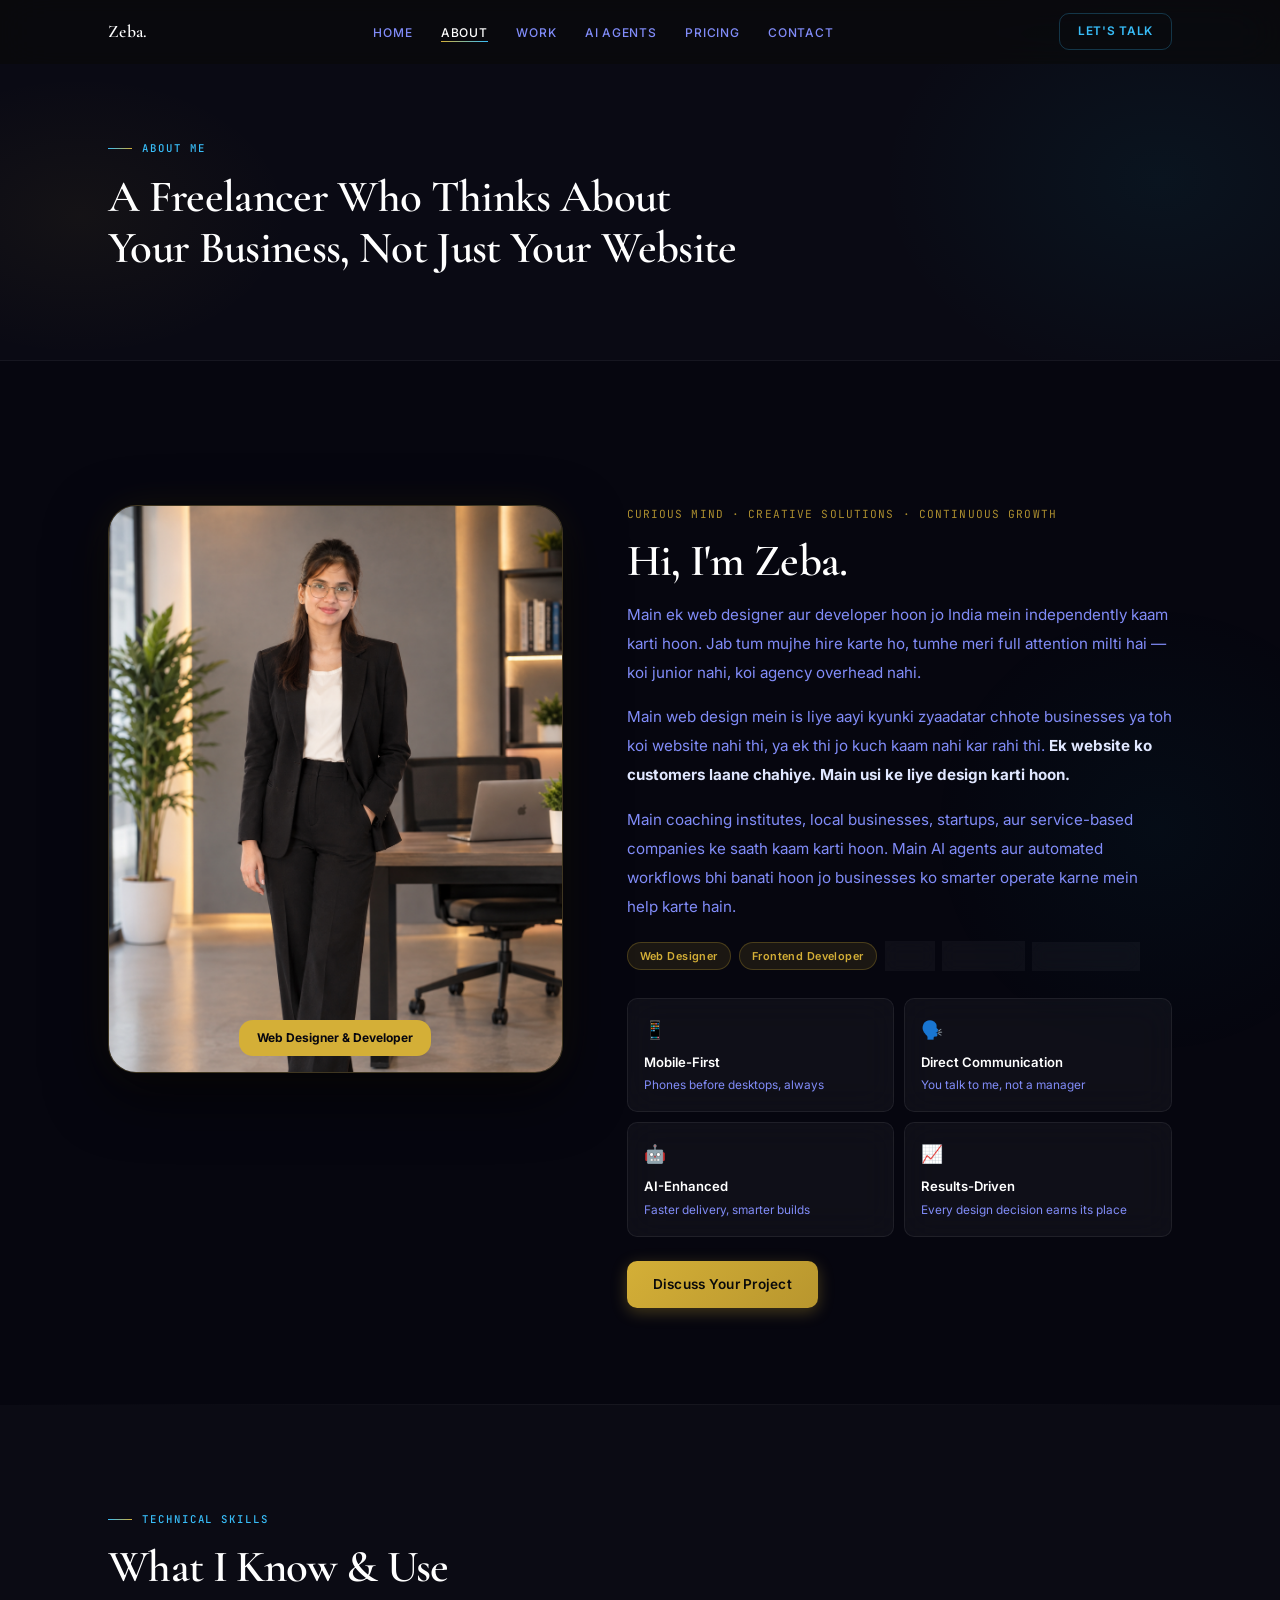
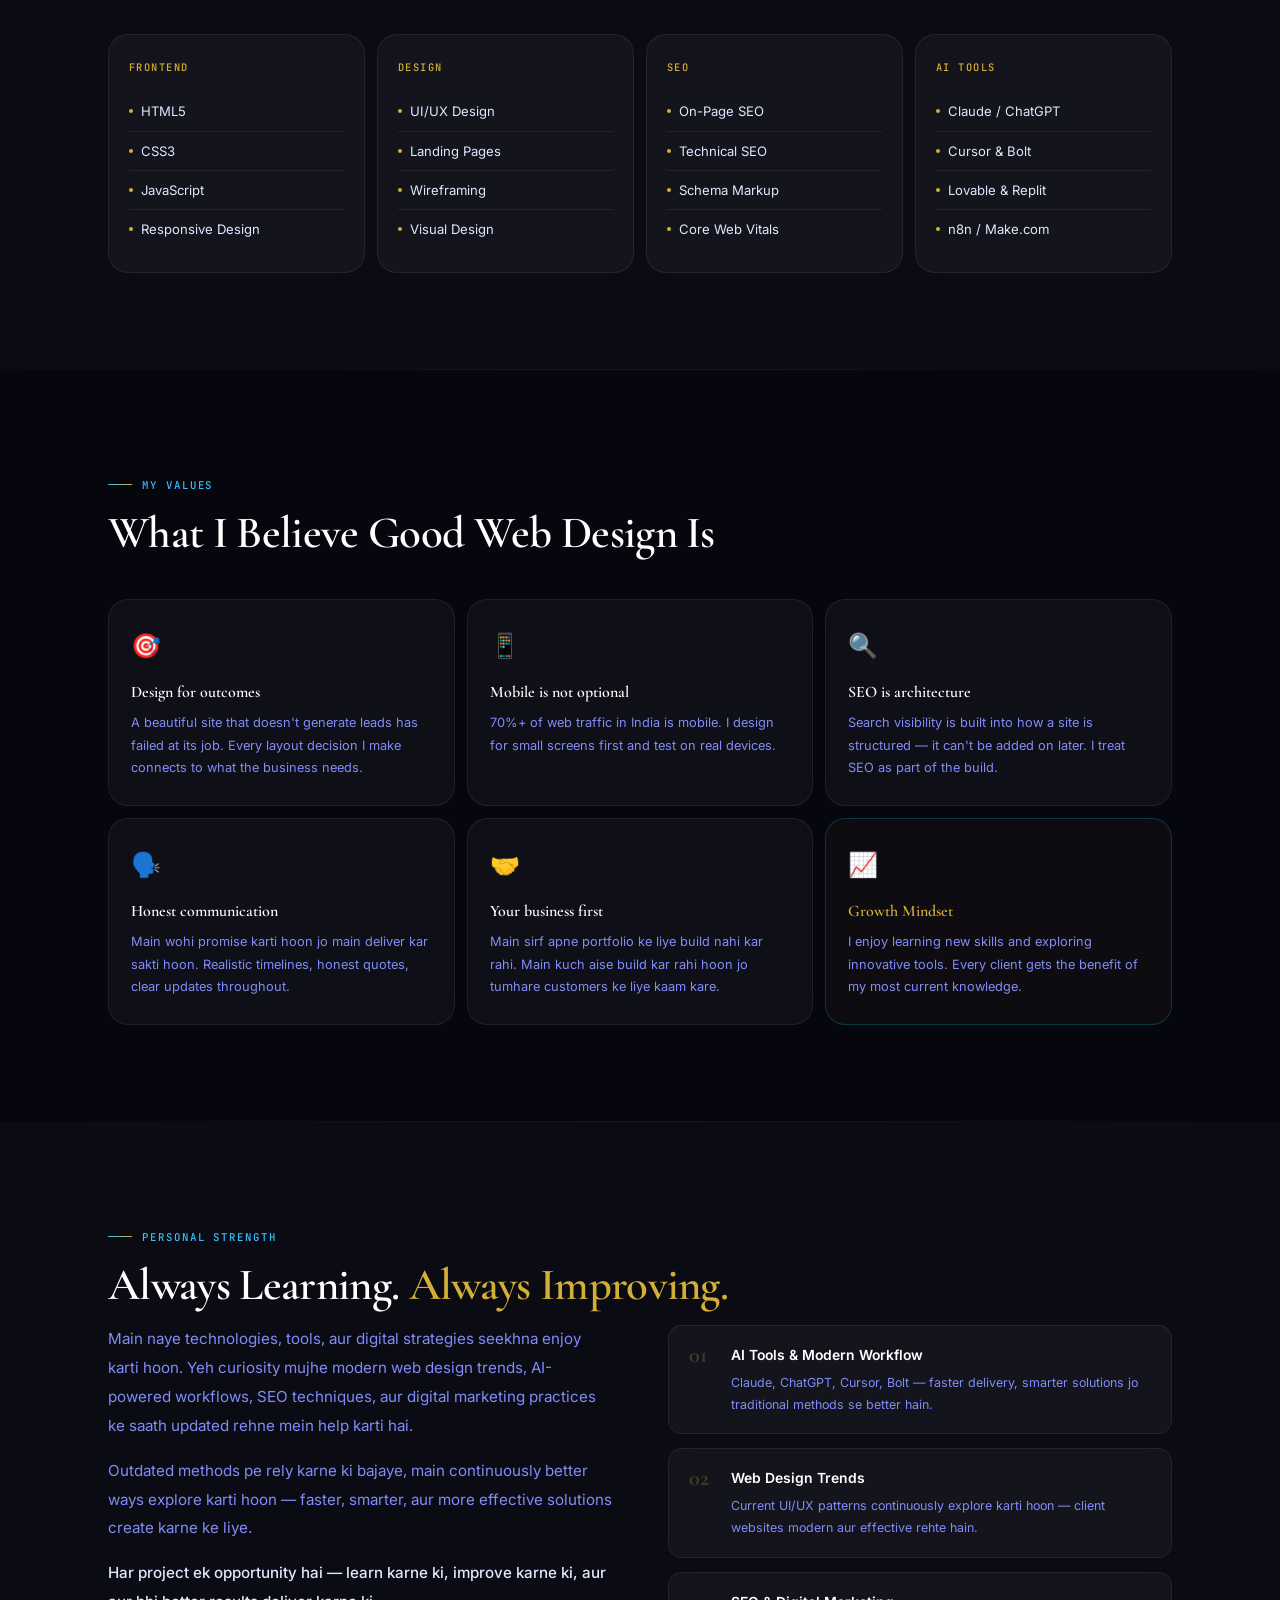
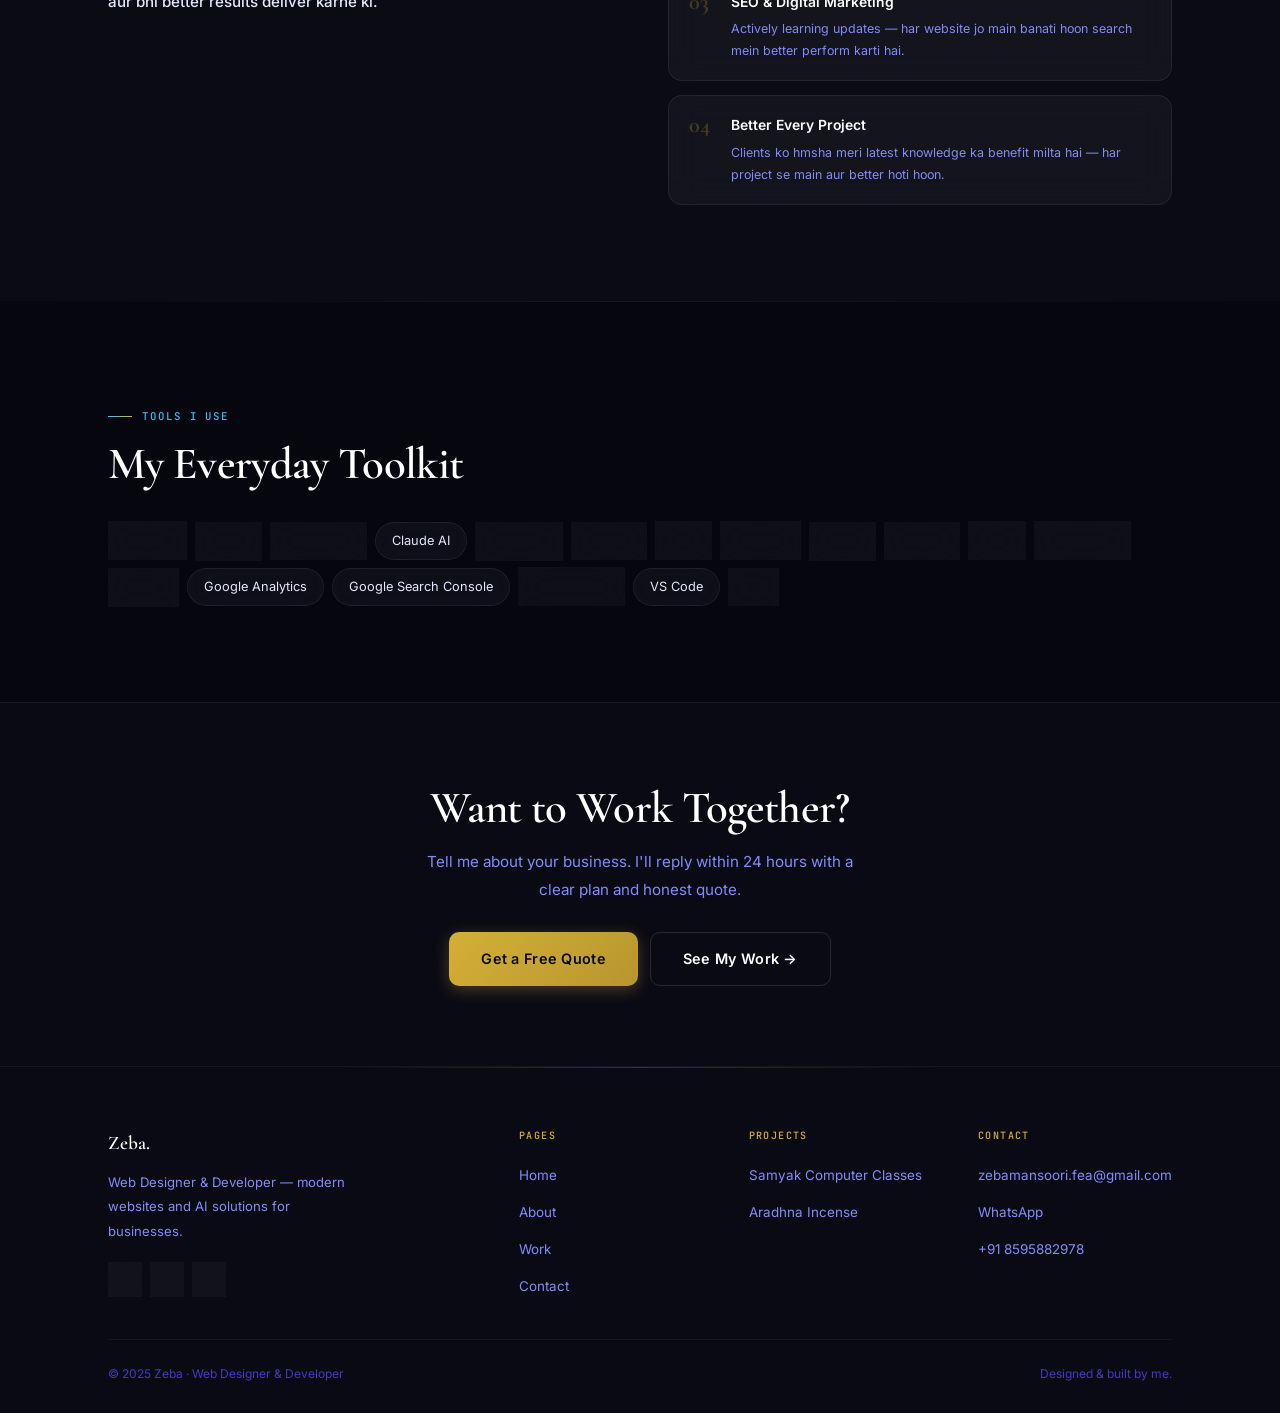
==== about.html @ cdc4dcb7 "Add files via upload" ====
<!DOCTYPE html>
<html lang="en">
<head>
<meta charset="UTF-8"><meta name="viewport" content="width=device-width,initial-scale=1.0">
<title>About Zeba — Web Designer & Developer</title>
<meta name="description" content="Zeba ke baare mein — Web Designer & Developer who thinks about your business, not just your website. My story, skills, and values.">
<link rel="canonical" href="https://zebamansoori.com/about.html">
<meta property="og:title" content="About Zeba — Web Designer & Developer">
<meta property="og:url" content="https://zebamansoori.com/about.html">
<link rel="icon" type="image/svg+xml" href="data:image/svg+xml,<svg xmlns='http://www.w3.org/2000/svg' viewBox='0 0 32 32'><rect width='32' height='32' rx='8' fill='%23090E1A'/><text x='16' y='23' font-family='serif' font-size='18' font-weight='700' fill='%23D4AF37' text-anchor='middle'>Z</text></svg>">
<link rel="preconnect" href="https://fonts.googleapis.com"><link rel="preconnect" href="https://fonts.gstatic.com" crossorigin>
<link href="https://fonts.googleapis.com/css2?family=Cormorant+Garamond:ital,wght@0,400;0,600;0,700;1,400;1,600&family=Inter:wght@300;400;500;600;700&family=JetBrains+Mono:wght@400;500&display=swap" rel="stylesheet">
<link rel="stylesheet" href="style.css">
<style>
.about-grid{display:grid;grid-template-columns:1fr 1.2fr;gap:64px;align-items:start;margin-top:48px}
.about-photo{border-radius:var(--r-xl);overflow:hidden;border:1px solid var(--gold-border);box-shadow:var(--sh-lg),0 0 40px rgba(212,175,55,.08);aspect-ratio:4/5;background:var(--navy3);display:flex;align-items:center;justify-content:center;position:relative}
.about-photo img{width:100%;height:100%;object-fit:cover;object-position:top center}
.about-photo-tag{position:absolute;bottom:16px;left:50%;transform:translateX(-50%);background:var(--gold);color:var(--navy);padding:8px 18px;border-radius:var(--r);font-size:.75rem;font-weight:700;white-space:nowrap}
.about-text p{font-size:.95rem;color:var(--t3);line-height:1.9;margin-bottom:16px}
.about-text p strong{color:var(--t2)}
.creds{display:flex;flex-wrap:wrap;gap:8px;margin:20px 0 28px}
.facts{display:grid;grid-template-columns:1fr 1fr;gap:10px;margin:24px 0}
.fact{padding:16px;background:rgba(255,255,255,0.04);backdrop-filter:blur(16px);border:1px solid rgba(255,255,255,0.07);border-radius:var(--r-sm);transition:all var(--tr)}
.fact:hover{border-color:rgba(6,182,212,0.25)}
.fact-icon{font-size:1.1rem;margin-bottom:6px}
.fact-label{font-size:.82rem;font-weight:600;color:var(--white)}
.fact-desc{font-size:.74rem;color:var(--t3);margin-top:2px}
.skills-grid{display:grid;grid-template-columns:repeat(4,1fr);gap:12px;margin-top:40px}
.skill-cat{background:rgba(255,255,255,0.04);backdrop-filter:blur(16px);border:1px solid rgba(255,255,255,0.07);border-radius:var(--r-lg);padding:24px 20px;transition:all var(--tr)}
.skill-cat:hover{border-color:rgba(6,182,212,0.25)}
.sc-label{font-family:var(--fm);font-size:.65rem;font-weight:500;letter-spacing:.14em;text-transform:uppercase;color:var(--gold);margin-bottom:16px}
.sc-item{display:flex;align-items:center;gap:8px;font-size:.82rem;color:var(--t2);padding:8px 0;border-bottom:1px solid var(--border)}
.sc-item:last-child{border-bottom:none}
.sc-dot{width:4px;height:4px;border-radius:50%;background:var(--gold);flex-shrink:0}
.val-grid{display:grid;grid-template-columns:repeat(3,1fr);gap:12px;margin-top:40px}
.val-item{padding:26px 22px;background:rgba(255,255,255,0.04);backdrop-filter:blur(16px);border:1px solid rgba(255,255,255,0.07);border-radius:var(--r-lg);transition:all var(--tr)}
.val-item:hover{border-color:rgba(6,182,212,0.25);transform:translateY(-2px)}
.val-icon{font-size:1.5rem;margin-bottom:12px}
.val-t{font-family:var(--fh);font-size:1rem;font-weight:600;color:var(--white);margin-bottom:6px}
.val-d{font-size:.8rem;color:var(--t3);line-height:1.75}
.str-grid{display:grid;grid-template-columns:1fr 1fr;gap:56px;align-items:start}
.str-points{display:flex;flex-direction:column;gap:14px}
.str-item{display:flex;align-items:flex-start;gap:14px;padding:18px 20px;background:rgba(255,255,255,0.04);backdrop-filter:blur(16px);border:1px solid rgba(255,255,255,0.07);border-radius:var(--r);transition:all var(--tr)}
.str-item:hover{border-color:rgba(6,182,212,0.25)}
.str-num{font-family:var(--fh);font-size:1.4rem;font-weight:700;color:var(--gold-border);line-height:1;flex-shrink:0;min-width:28px}
.str-t{font-size:.87rem;font-weight:600;color:var(--white);margin-bottom:4px}
.str-d{font-size:.78rem;color:var(--t3);line-height:1.75}
.tools-wrap{display:flex;flex-wrap:wrap;gap:8px;margin-top:32px}
.tool-pill{padding:7px 16px;background:rgba(255,255,255,0.04);backdrop-filter:blur(16px);border:1px solid rgba(255,255,255,0.07);border-radius:40px;font-size:.8rem;color:var(--t2);transition:all var(--tr)}
.tool-pill:hover{border-color:rgba(6,182,212,0.25);color:var(--gold)}
@media(max-width:860px){.about-grid{grid-template-columns:1fr}.about-photo{order:-1;max-width:280px;margin:0 auto;aspect-ratio:1}.skills-grid{grid-template-columns:repeat(2,1fr)}.val-grid{grid-template-columns:1fr}.str-grid{grid-template-columns:1fr}}
@media(max-width:560px){.skills-grid{grid-template-columns:1fr}.facts{grid-template-columns:1fr}}
</style>
</head>
<body>
<nav id="nav"><div class="wrap nav-inner">
  <a href="index.html" class="nav-logo">Zeba.</a>
  <ul class="nav-links">
    <li><a href="index.html">Home</a></li><li><a href="about.html">About</a></li>
    <li><a href="project.html">Work</a></li><li><a href="index.html#agents">AI Agents</a></li>
    <li><a href="index.html#pricing">Pricing</a></li><li><a href="contact.html">Contact</a></li>
  </ul>
  <div class="nav-right"><a href="contact.html" class="nav-cta">Let's Talk</a><div class="ham" id="ham"><span></span><span></span><span></span></div></div>
</div></nav>
<div class="mob-nav" id="mob"><button class="mob-close" id="mclose">✕</button>
  <a href="index.html">Home</a><a href="about.html">About</a><a href="project.html">Work</a><a href="index.html#agents">AI Agents</a><a href="index.html#pricing">Pricing</a><a href="contact.html">Contact</a>
</div>

<div class="page-top"><div class="wrap">
  <div class="eyebrow rev">About Me</div>
  <h1 class="h2 rev" style="font-size:clamp(1.8rem,3.5vw,2.8rem)">A Freelancer Who Thinks About<br>Your Business, Not Just Your Website</h1>
</div></div>

<section class="section"><div class="wrap">
  <div class="about-grid">
    <div class="rev">
      <div class="about-photo">
        <img src="zeba-photo.jpg" alt="Zeba" onerror="this.style.display='none'">
        <div class="about-photo-tag">Web Designer &amp; Developer</div>
      </div>
    </div>
    <div class="rev d2">
      <div style="font-family:var(--fm);font-size:.7rem;letter-spacing:.1em;text-transform:uppercase;color:var(--gold);margin-bottom:12px;opacity:.8">Curious Mind · Creative Solutions · Continuous Growth</div>
      <h2 class="h2">Hi, I'm Zeba.</h2>
      <div class="about-text">
        <p>Main ek web designer aur developer hoon jo India mein independently kaam karti hoon. Jab tum mujhe hire karte ho, tumhe meri full attention milti hai — koi junior nahi, koi agency overhead nahi.</p>
        <p>Main web design mein is liye aayi kyunki zyaadatar chhote businesses ya toh koi website nahi thi, ya ek thi jo kuch kaam nahi kar rahi thi. <strong>Ek website ko customers laane chahiye. Main usi ke liye design karti hoon.</strong></p>
        <p>Main coaching institutes, local businesses, startups, aur service-based companies ke saath kaam karti hoon. Main AI agents aur automated workflows bhi banati hoon jo businesses ko smarter operate karne mein help karte hain.</p>
      </div>
      <div class="creds">
        <span class="tag tag-gold">Web Designer</span><span class="tag tag-gold">Frontend Developer</span>
        <span class="tag tag-glass">SEO</span><span class="tag tag-glass">AI Agents</span><span class="tag tag-glass">Based in Delhi</span>
      </div>
      <div class="facts">
        <div class="fact"><div class="fact-icon">📱</div><div class="fact-label">Mobile-First</div><div class="fact-desc">Phones before desktops, always</div></div>
        <div class="fact"><div class="fact-icon">🗣️</div><div class="fact-label">Direct Communication</div><div class="fact-desc">You talk to me, not a manager</div></div>
        <div class="fact"><div class="fact-icon">🤖</div><div class="fact-label">AI-Enhanced</div><div class="fact-desc">Faster delivery, smarter builds</div></div>
        <div class="fact"><div class="fact-icon">📈</div><div class="fact-label">Results-Driven</div><div class="fact-desc">Every design decision earns its place</div></div>
      </div>
      <a href="contact.html" class="btn btn-gold">Discuss Your Project</a>
    </div>
  </div>
</div></section>

<div class="sdiv"></div>

<section class="section" style="background:rgba(255,255,255,0.02)"><div class="wrap">
  <div class="eyebrow rev">Technical Skills</div>
  <h2 class="h2 rev">What I Know &amp; Use</h2>
  <div class="skills-grid">
    <div class="skill-cat rev"><div class="sc-label">Frontend</div>
      <div class="sc-item"><span class="sc-dot"></span>HTML5</div>
      <div class="sc-item"><span class="sc-dot"></span>CSS3</div>
      <div class="sc-item"><span class="sc-dot"></span>JavaScript</div>
      <div class="sc-item"><span class="sc-dot"></span>Responsive Design</div>
    </div>
    <div class="skill-cat rev d1"><div class="sc-label">Design</div>
      <div class="sc-item"><span class="sc-dot"></span>UI/UX Design</div>
      <div class="sc-item"><span class="sc-dot"></span>Landing Pages</div>
      <div class="sc-item"><span class="sc-dot"></span>Wireframing</div>
      <div class="sc-item"><span class="sc-dot"></span>Visual Design</div>
    </div>
    <div class="skill-cat rev d2"><div class="sc-label">SEO</div>
      <div class="sc-item"><span class="sc-dot"></span>On-Page SEO</div>
      <div class="sc-item"><span class="sc-dot"></span>Technical SEO</div>
      <div class="sc-item"><span class="sc-dot"></span>Schema Markup</div>
      <div class="sc-item"><span class="sc-dot"></span>Core Web Vitals</div>
    </div>
    <div class="skill-cat rev d3"><div class="sc-label">AI Tools</div>
      <div class="sc-item"><span class="sc-dot"></span>Claude / ChatGPT</div>
      <div class="sc-item"><span class="sc-dot"></span>Cursor &amp; Bolt</div>
      <div class="sc-item"><span class="sc-dot"></span>Lovable &amp; Replit</div>
      <div class="sc-item"><span class="sc-dot"></span>n8n / Make.com</div>
    </div>
  </div>
</div></section>

<div class="sdiv"></div>

<section class="section"><div class="wrap">
  <div class="eyebrow rev">My Values</div>
  <h2 class="h2 rev">What I Believe Good Web Design Is</h2>
  <div class="val-grid">
    <div class="val-item rev"><div class="val-icon">🎯</div><div class="val-t">Design for outcomes</div><div class="val-d">A beautiful site that doesn't generate leads has failed at its job. Every layout decision I make connects to what the business needs.</div></div>
    <div class="val-item rev d1"><div class="val-icon">📱</div><div class="val-t">Mobile is not optional</div><div class="val-d">70%+ of web traffic in India is mobile. I design for small screens first and test on real devices.</div></div>
    <div class="val-item rev d2"><div class="val-icon">🔍</div><div class="val-t">SEO is architecture</div><div class="val-d">Search visibility is built into how a site is structured — it can't be added on later. I treat SEO as part of the build.</div></div>
    <div class="val-item rev"><div class="val-icon">🗣️</div><div class="val-t">Honest communication</div><div class="val-d">Main wohi promise karti hoon jo main deliver kar sakti hoon. Realistic timelines, honest quotes, clear updates throughout.</div></div>
    <div class="val-item rev d1"><div class="val-icon">🤝</div><div class="val-t">Your business first</div><div class="val-d">Main sirf apne portfolio ke liye build nahi kar rahi. Main kuch aise build kar rahi hoon jo tumhare customers ke liye kaam kare.</div></div>
    <div class="val-item rev d2" style="border-color:rgba(6,182,212,0.25);background:rgba(212,175,55,.04)"><div class="val-icon">📈</div><div class="val-t" style="color:var(--gold)">Growth Mindset</div><div class="val-d">I enjoy learning new skills and exploring innovative tools. Every client gets the benefit of my most current knowledge.</div></div>
  </div>
</div></section>

<div class="sdiv"></div>

<section class="section" style="background:rgba(255,255,255,0.02)"><div class="wrap">
  <div class="eyebrow rev">Personal Strength</div>
  <h2 class="h2 rev">Always Learning. <span class="gold">Always Improving.</span></h2>
  <div class="str-grid">
    <div class="rev">
      <p style="font-size:.95rem;color:var(--t3);line-height:1.9;margin-bottom:16px">Main naye technologies, tools, aur digital strategies seekhna enjoy karti hoon. Yeh curiosity mujhe modern web design trends, AI-powered workflows, SEO techniques, aur digital marketing practices ke saath updated rehne mein help karti hai.</p>
      <p style="font-size:.95rem;color:var(--t3);line-height:1.9;margin-bottom:16px">Outdated methods pe rely karne ki bajaye, main continuously better ways explore karti hoon — faster, smarter, aur more effective solutions create karne ke liye.</p>
      <p style="font-size:.95rem;color:var(--t2);line-height:1.9;font-weight:500">Har project ek opportunity hai — learn karne ki, improve karne ki, aur aur bhi better results deliver karne ki.</p>
    </div>
    <div class="str-points rev d2">
      <div class="str-item"><div class="str-num">01</div><div><div class="str-t">AI Tools &amp; Modern Workflow</div><div class="str-d">Claude, ChatGPT, Cursor, Bolt — faster delivery, smarter solutions jo traditional methods se better hain.</div></div></div>
      <div class="str-item"><div class="str-num">02</div><div><div class="str-t">Web Design Trends</div><div class="str-d">Current UI/UX patterns continuously explore karti hoon — client websites modern aur effective rehte hain.</div></div></div>
      <div class="str-item"><div class="str-num">03</div><div><div class="str-t">SEO &amp; Digital Marketing</div><div class="str-d">Actively learning updates — har website jo main banati hoon search mein better perform karti hai.</div></div></div>
      <div class="str-item"><div class="str-num">04</div><div><div class="str-t">Better Every Project</div><div class="str-d">Clients ko hmsha meri latest knowledge ka benefit milta hai — har project se main aur better hoti hoon.</div></div></div>
    </div>
  </div>
</div></section>

<div class="sdiv"></div>

<section class="section"><div class="wrap">
  <div class="eyebrow rev">Tools I Use</div>
  <h2 class="h2 rev">My Everyday Toolkit</h2>
  <div class="tools-wrap rev d1">
    <span class="tool-pill">HTML5</span><span class="tool-pill">CSS3</span><span class="tool-pill">JavaScript</span>
    <span class="tool-pill">Claude AI</span><span class="tool-pill">ChatGPT</span><span class="tool-pill">Cursor</span>
    <span class="tool-pill">Bolt</span><span class="tool-pill">Lovable</span><span class="tool-pill">Replit</span>
    <span class="tool-pill">Gemini</span><span class="tool-pill">n8n</span><span class="tool-pill">Make.com</span>
    <span class="tool-pill">Figma</span><span class="tool-pill">Google Analytics</span><span class="tool-pill">Google Search Console</span>
    <span class="tool-pill">Schema.org</span><span class="tool-pill">VS Code</span><span class="tool-pill">Git</span>
  </div>
</div></section>

<div style="background:var(--navy2);padding:80px 0;text-align:center;border-top:1px solid var(--border)"><div class="wrap">
  <h2 class="h2 rev">Want to Work Together?</h2>
  <p style="color:var(--t3);max-width:460px;margin:0 auto 28px;font-size:.95rem;line-height:1.85" class="rev">Tell me about your business. I'll reply within 24 hours with a clear plan and honest quote.</p>
  <div class="rev" style="display:flex;justify-content:center;gap:12px;flex-wrap:wrap">
    <a href="contact.html" class="btn btn-gold btn-lg">Get a Free Quote</a>
    <a href="project.html" class="btn btn-out btn-lg">See My Work →</a>
  </div>
</div></div>

<footer><div class="wrap">
  <div class="ft-top">
    <div><div class="ft-logo">Zeba.</div><div class="ft-desc">Web Designer &amp; Developer — modern websites and AI solutions for businesses.</div>
      <div class="ft-social"><a href="https://linkedin.com/in/zebamansoori" target="_blank" rel="noopener noreferrer" class="ft-s-btn">in</a><a href="https://instagram.com/zebamansoori" target="_blank" rel="noopener noreferrer" class="ft-s-btn">ig</a><a href="https://github.com/zebamansoori" target="_blank" rel="noopener noreferrer" class="ft-s-btn">gh</a></div>
    </div>
    <div class="ft-col"><div class="ft-col-title">Pages</div><ul><li><a href="index.html">Home</a></li><li><a href="about.html">About</a></li><li><a href="project.html">Work</a></li><li><a href="contact.html">Contact</a></li></ul></div>
    <div class="ft-col"><div class="ft-col-title">Projects</div><ul><li><a href="samyak.html">Samyak Computer Classes</a></li><li><a href="aradhna.html">Aradhna Incense</a></li></ul></div>
    <div class="ft-col"><div class="ft-col-title">Contact</div><ul><li><a href="mailto:zebamansoori.fea@gmail.com">zebamansoori.fea@gmail.com</a></li><li><a href="https://wa.me/918595882978">WhatsApp</a></li><li><a href="tel:+918595882978">+91 8595882978</a></li></ul></div>
  </div>
  <div class="ft-bottom"><span>© 2025 Zeba · Web Designer &amp; Developer</span><span>Designed &amp; built by me.</span></div>
</div></footer>
<button id="bt" aria-label="Back to top">↑</button>
<script src="main.js"></script>
</body></html>
---- style.css ----
/* ═══════════════════════════════════════════
   ZEBA MANSOORI — PORTFOLIO v4
   Dark + Glow + Motion
   ═══════════════════════════════════════════ */

/* ── TOKENS ───────────────────────────────── */
:root {
  /* Pure black base */
  --navy:   #06060f;
  --navy2:  #0a0a14;
  --navy3:  #0d0d1a;
  --navy4:  #10101f;
  --navy5:  #1a1a1a;

  /* Gold */
  --gold:        #D4AF37;
  --gold2:       #E8CC6A;
  --gold-dim:    rgba(212,175,55,0.10);
  --gold-glow:   rgba(212,175,55,0.30);
  --gold-border: rgba(212,175,55,0.25);

  /* Cyan neon */
  --cyan:        #38bdf8;
  --cyan-dim:    rgba(56,189,248,0.08);
  --cyan-glow:   rgba(56,189,248,0.30);
  --cyan-border: rgba(56,189,248,0.25);

  /* Text */
  --white: #FFFFFF;
  --t1:    #F1F5F9;
  --t2:    #e0e7ff;
  --t3:    #818cf8;
  --t4:    #4338ca;

  /* Functional */
  --green: #22c55e;
  --blue:  #4F8EF7;

  /* Glassmorphism */
  --glass:    rgba(255,255,255,0.04);
  --glass2:   rgba(255,255,255,0.07);
  --glass3:   rgba(255,255,255,0.10);
  --border:   rgba(255,255,255,0.07);
  --border2:  rgba(212,175,55,0.22);
  --border3:  rgba(255,255,255,0.12);
  --bordercyan: rgba(6,182,212,0.20);

  /* Shadows */
  --sh:         0 4px 20px rgba(0,0,0,0.6);
  --sh-lg:      0 20px 60px rgba(0,0,0,0.7);
  --sh-gold:    0 0 30px rgba(212,175,55,0.25), 0 8px 32px rgba(0,0,0,0.5);
  --sh-cyan:    0 0 30px rgba(6,182,212,0.25), 0 8px 32px rgba(0,0,0,0.5);

  /* Radius */
  --r-xs: 4px;
  --r-sm: 10px;
  --r:    14px;
  --r-lg: 20px;
  --r-xl: 28px;

  /* Transitions */
  --tr:   0.28s cubic-bezier(.4,0,.2,1);
  --tr-s: 0.18s cubic-bezier(.4,0,.2,1);

  /* Fonts */
  --fh: 'Cormorant Garamond', serif;
  --fb: 'Inter', sans-serif;
  --fm: 'JetBrains Mono', monospace;

  --mw: 1120px;
}

/* ── RESET ────────────────────────────────── */
*, *::before, *::after { box-sizing: border-box; margin: 0; padding: 0; }
html { scroll-behavior: smooth; -webkit-text-size-adjust: 100%; }
body {
  font-family: var(--fb);
  background: var(--navy);
  color: var(--t2);
  line-height: 1.7;
  overflow-x: hidden;
  -webkit-font-smoothing: antialiased;
}
img { max-width: 100%; display: block; }
a { color: inherit; text-decoration: none; }
ul { list-style: none; }
button { cursor: pointer; font-family: inherit; background: none; border: none; }
input, textarea, select { font-family: inherit; }

/* Scrollbar */
::-webkit-scrollbar { width: 3px; }
::-webkit-scrollbar-track { background: var(--navy); }
::-webkit-scrollbar-thumb { background: linear-gradient(180deg, var(--gold), var(--cyan)); border-radius: 2px; }

/* ── GLOBAL AMBIENT ───────────────────────── */
body::before {
  content: '';
  position: fixed;
  top: -30%;
  left: -10%;
  width: 600px;
  height: 600px;
  background: radial-gradient(circle, rgba(212,175,55,0.04) 0%, transparent 65%);
  pointer-events: none;
  z-index: 0;
}
body::after {
  content: '';
  position: fixed;
  bottom: -20%;
  right: -10%;
  width: 500px;
  height: 500px;
  background: radial-gradient(circle, rgba(6,182,212,0.04) 0%, transparent 65%);
  pointer-events: none;
  z-index: 0;
}

/* ── LAYOUT ───────────────────────────────── */
.wrap { width: 100%; max-width: var(--mw); margin: 0 auto; padding: 0 28px; position: relative; z-index: 1; }
.section { padding: 96px 0; }
.center { text-align: center; }
.gold { color: var(--gold); }
.cyan { color: var(--cyan); }
.sdiv { height: 1px; background: linear-gradient(90deg, transparent, var(--border), transparent); }

/* ── SCROLL REVEAL ────────────────────────── */
.rev {
  opacity: 0;
  transform: translateY(28px);
  transition: opacity .7s cubic-bezier(.22,1,.36,1), transform .7s cubic-bezier(.22,1,.36,1);
}
.rev.in { opacity: 1; transform: translateY(0); }
.d1 { transition-delay: .10s; }
.d2 { transition-delay: .18s; }
.d3 { transition-delay: .26s; }
.d4 { transition-delay: .34s; }
.d5 { transition-delay: .42s; }

/* ── TYPOGRAPHY ───────────────────────────── */
.eyebrow {
  display: inline-flex; align-items: center; gap: 10px;
  font-family: var(--fm); font-size: .67rem; font-weight: 500;
  letter-spacing: .18em; text-transform: uppercase; color: var(--cyan);
  margin-bottom: 14px;
}
.eyebrow::before {
  content: '';
  width: 24px; height: 1px;
  background: linear-gradient(90deg, var(--cyan), var(--gold));
}
.h2 {
  font-family: var(--fh);
  font-size: clamp(1.8rem, 3.5vw, 2.8rem);
  font-weight: 600; line-height: 1.14;
  color: var(--white); letter-spacing: -.015em; margin-bottom: 14px;
}
.lead { font-size: 1.02rem; color: var(--t3); max-width: 560px; line-height: 1.85; }

/* ── BUTTONS ──────────────────────────────── */
.btn {
  display: inline-flex; align-items: center; gap: 8px;
  padding: 12px 26px; border-radius: var(--r-sm);
  font-size: .85rem; font-weight: 600; letter-spacing: .02em;
  transition: all var(--tr); cursor: pointer;
  border: none; font-family: var(--fb); white-space: nowrap;
  position: relative; overflow: hidden;
}
.btn::before {
  content: '';
  position: absolute; inset: 0;
  background: linear-gradient(135deg, rgba(255,255,255,0.08), transparent);
  opacity: 0; transition: opacity var(--tr);
}
.btn:hover::before { opacity: 1; }

.btn-gold {
  background: linear-gradient(135deg, var(--gold), #b8962e);
  color: #0a0a0a;
  box-shadow: 0 4px 16px var(--gold-glow), 0 0 0 0 var(--gold-glow);
}
.btn-gold:hover {
  transform: translateY(-2px);
  box-shadow: 0 0 28px rgba(212,175,55,0.55), 0 8px 32px rgba(212,175,55,0.3);
}

.btn-out {
  background: transparent;
  color: var(--white);
  border: 1px solid var(--border3);
}
.btn-out:hover {
  border-color: var(--cyan-border);
  color: var(--cyan);
  background: var(--cyan-dim);
  transform: translateY(-2px);
  box-shadow: 0 0 20px var(--cyan-glow);
}

.btn-ghost {
  background: var(--glass);
  color: var(--t2);
  border: 1px solid var(--border);
  backdrop-filter: blur(12px);
}
.btn-ghost:hover {
  background: var(--glass2);
  border-color: var(--cyan-border);
  color: var(--cyan);
  box-shadow: 0 0 20px var(--cyan-glow);
}

.btn-wa { background: #25D366; color: #fff; }
.btn-wa:hover { background: #1ebe5d; transform: translateY(-2px); box-shadow: 0 0 20px rgba(37,211,102,0.4); }
.btn-lg { padding: 14px 32px; font-size: .9rem; }

/* ── TAGS ─────────────────────────────────── */
.tag {
  display: inline-block; padding: 4px 12px;
  border-radius: 40px; font-size: .68rem; font-weight: 600; letter-spacing: .04em;
}
.tag-gold {
  background: var(--gold-dim); color: var(--gold);
  border: 1px solid var(--gold-border);
}
.tag-glass {
  background: var(--glass); color: var(--t3);
  border: 1px solid var(--border);
  backdrop-filter: blur(8px);
}

/* ── NAV ──────────────────────────────────── */
#nav {
  position: fixed; top: 0; left: 0; right: 0; z-index: 200;
  height: 64px;
  background: rgba(10,10,10,0.75);
  backdrop-filter: blur(24px) saturate(180%);
  -webkit-backdrop-filter: blur(24px) saturate(180%);
  border-bottom: 1px solid transparent;
  transition: border-color var(--tr), box-shadow var(--tr), background var(--tr);
}
#nav.sc {
  border-bottom-color: rgba(255,255,255,0.06);
  box-shadow: 0 1px 0 rgba(255,255,255,0.04), 0 4px 32px rgba(0,0,0,0.7);
  background: rgba(10,10,10,0.92);
}
.nav-inner { display: flex; align-items: center; justify-content: space-between; height: 100%; }
.nav-logo {
  font-family: var(--fh); font-size: 1.1rem; font-weight: 600; color: var(--white);
  letter-spacing: .02em; transition: color var(--tr);
}
.nav-logo em { color: var(--gold); font-style: normal; }
.nav-logo:hover { color: var(--gold); }
.nav-links { display: flex; gap: 1.8rem; align-items: center; }
.nav-links a {
  font-size: .75rem; font-weight: 500; color: var(--t3);
  letter-spacing: .06em; text-transform: uppercase;
  transition: color var(--tr); position: relative; padding-bottom: 2px;
}
.nav-links a::after {
  content: ''; position: absolute; bottom: 0; left: 0;
  width: 0; height: 1px;
  background: linear-gradient(90deg, var(--gold), var(--cyan));
  transition: width .3s ease;
}
.nav-links a:hover, .nav-links a.active { color: var(--white); }
.nav-links a:hover::after, .nav-links a.active::after { width: 100%; }
.nav-right { display: flex; align-items: center; gap: 12px; }
.nav-cta {
  padding: 7px 18px;
  background: transparent; color: var(--cyan);
  border: 1px solid var(--cyan-border);
  border-radius: var(--r-sm);
  font-size: .74rem; font-weight: 600; letter-spacing: .06em;
  text-transform: uppercase; transition: all var(--tr);
}
.nav-cta:hover {
  background: var(--cyan);
  color: var(--navy);
  box-shadow: 0 0 20px var(--cyan-glow);
}
.ham { display: none; flex-direction: column; gap: 5px; width: 24px; cursor: pointer; }
.ham span { display: block; height: 2px; background: var(--t2); border-radius: 2px; transition: var(--tr); }

/* ── MOBILE NAV ───────────────────────────── */
.mob-nav {
  display: none; position: fixed; inset: 0;
  background: rgba(10,10,10,0.97);
  backdrop-filter: blur(24px);
  z-index: 199;
  flex-direction: column; align-items: center; justify-content: center; gap: 2rem;
}
.mob-nav.open { display: flex; }
.mob-nav a {
  font-family: var(--fh); font-size: 2.2rem; font-weight: 600;
  color: var(--t2); transition: color var(--tr);
}
.mob-nav a:hover { color: var(--gold); }
.mob-close { position: absolute; top: 22px; right: 28px; font-size: 1.4rem; color: var(--t3); }

/* ── PAGE HERO ────────────────────────────── */
.page-top {
  padding: 130px 0 72px;
  background: var(--navy2);
  border-bottom: 1px solid rgba(255,255,255,0.05);
  position: relative; overflow: hidden;
}
.page-top::before {
  content: '';
  position: absolute; top: 0; right: 0;
  width: 600px; height: 100%;
  background: radial-gradient(ellipse 400px 300px at 80% 50%, rgba(6,182,212,0.06) 0%, transparent 70%);
  pointer-events: none;
}
.page-top::after {
  content: '';
  position: absolute; bottom: 0; left: 0;
  width: 400px; height: 100%;
  background: radial-gradient(ellipse 300px 200px at 20% 60%, rgba(212,175,55,0.05) 0%, transparent 70%);
  pointer-events: none;
}

/* ── GLASS CARDS (shared) ─────────────────── */
.glass-card {
  background: rgba(255,255,255,0.04);
  backdrop-filter: blur(20px) saturate(150%);
  -webkit-backdrop-filter: blur(20px) saturate(150%);
  border: 1px solid rgba(255,255,255,0.08);
  border-radius: var(--r-lg);
  transition: all var(--tr);
}
.glass-card:hover {
  background: rgba(255,255,255,0.07);
  border-color: rgba(6,182,212,0.25);
  box-shadow: 0 0 30px rgba(6,182,212,0.12), 0 20px 60px rgba(0,0,0,0.4);
  transform: translateY(-4px);
}

/* ── IFRAME PREVIEW ───────────────────────── */
.iframe-wrap {
  position: relative; width: 100%; height: 220px;
  overflow: hidden; background: var(--navy3);
  border-radius: var(--r-lg) var(--r-lg) 0 0;
}
.iframe-wrap iframe {
  width: 200%; height: 200%;
  transform: scale(.5); transform-origin: top left;
  border: none; pointer-events: none;
}
.iframe-ov {
  position: absolute; inset: 0;
  background: linear-gradient(180deg, transparent 40%, rgba(10,10,10,.92) 100%);
  z-index: 1;
}
.iframe-badge {
  position: absolute; bottom: 12px; left: 14px; z-index: 2;
  display: flex; align-items: center; gap: 6px;
  font-size: .67rem; color: rgba(255,255,255,.6);
  background: rgba(0,0,0,.55);
  padding: 4px 10px; border-radius: 40px;
  backdrop-filter: blur(8px);
}
.iframe-dot {
  width: 5px; height: 5px; border-radius: 50%;
  background: var(--green); animation: blink 2s ease infinite;
}
.iframe-tag { position: absolute; top: 12px; left: 14px; z-index: 2; }
@keyframes blink { 0%,100%{opacity:1}50%{opacity:.3} }

/* ── FORMS ────────────────────────────────── */
.fg { margin-bottom: 15px; }
.fl {
  display: block; font-size: .71rem; font-weight: 600;
  letter-spacing: .1em; text-transform: uppercase;
  color: var(--t3); margin-bottom: 7px;
}
.fi, .fta, .fs {
  width: 100%; padding: 12px 16px;
  background: rgba(255,255,255,0.04);
  backdrop-filter: blur(12px);
  border: 1.5px solid rgba(255,255,255,0.08);
  border-radius: var(--r-sm);
  font-size: .87rem; color: var(--white);
  transition: border-color var(--tr), box-shadow var(--tr);
  outline: none;
}
.fi::placeholder, .fta::placeholder { color: var(--t4); }
.fi:focus, .fta:focus, .fs:focus {
  border-color: var(--cyan-border);
  box-shadow: 0 0 0 3px rgba(6,182,212,0.10);
}
.fta { resize: vertical; min-height: 100px; }
.fs { appearance: none; cursor: pointer; }
option { background: #111; color: var(--white); }
.frow { display: grid; grid-template-columns: 1fr 1fr; gap: 12px; }
.fsub {
  width: 100%; padding: 14px;
  background: linear-gradient(135deg, var(--gold), #b8962e);
  color: #0a0a0a;
  border-radius: var(--r-sm);
  font-family: var(--fh); font-size: 1rem; font-weight: 700;
  cursor: pointer; border: none; transition: all var(--tr);
}
.fsub:hover {
  transform: translateY(-2px);
  box-shadow: 0 0 32px rgba(212,175,55,0.5), 0 8px 24px rgba(212,175,55,0.25);
}
.fsub:disabled { opacity: .6; cursor: not-allowed; transform: none; }

/* ── FAQ ──────────────────────────────────── */
.faq-item { border-bottom: 1px solid rgba(255,255,255,0.06); }
.faq-q {
  width: 100%; display: flex; justify-content: space-between; align-items: center;
  padding: 20px 0; font-size: .94rem; font-weight: 500;
  color: var(--t2); cursor: pointer; text-align: left;
  background: none; border: none; font-family: var(--fb);
  transition: color var(--tr);
}
.faq-q:hover { color: var(--white); }
.faq-icon {
  width: 26px; height: 26px; border-radius: 50%;
  background: var(--glass); border: 1px solid var(--border);
  display: flex; align-items: center; justify-content: center;
  color: var(--t3); font-size: 1rem; flex-shrink: 0;
  transition: transform .35s ease, background var(--tr), border-color var(--tr), box-shadow var(--tr);
}
.faq-item.open .faq-icon {
  transform: rotate(45deg);
  background: var(--cyan-dim);
  border-color: var(--cyan-border);
  color: var(--cyan);
  box-shadow: 0 0 12px var(--cyan-glow);
}
.faq-a {
  font-size: .86rem; color: var(--t3);
  max-height: 0; overflow: hidden;
  transition: max-height .4s ease, padding .4s;
  line-height: 1.85;
}
.faq-item.open .faq-a { max-height: 240px; padding-bottom: 20px; }

/* ── FOOTER ───────────────────────────────── */
footer {
  background: var(--navy2);
  border-top: 1px solid rgba(255,255,255,0.05);
  padding: 60px 0 28px;
  position: relative;
}
footer::before {
  content: '';
  position: absolute; top: 0; left: 50%; transform: translateX(-50%);
  width: 600px; height: 1px;
  background: linear-gradient(90deg, transparent, var(--gold-border), transparent);
}
.ft-top { display: grid; grid-template-columns: 2fr 1fr 1fr 1fr; gap: 48px; padding-bottom: 40px; border-bottom: 1px solid rgba(255,255,255,0.05); margin-bottom: 24px; }
.ft-logo { font-family: var(--fh); font-size: 1.2rem; font-weight: 600; color: var(--white); margin-bottom: 10px; }
.ft-logo em { color: var(--gold); font-style: normal; }
.ft-desc { font-size: .82rem; color: var(--t3); line-height: 1.85; max-width: 240px; margin-bottom: 20px; }
.ft-social { display: flex; gap: 8px; }
.ft-s-btn {
  width: 34px; height: 34px; border-radius: var(--r-sm);
  background: var(--glass);
  backdrop-filter: blur(12px);
  border: 1px solid var(--border);
  display: flex; align-items: center; justify-content: center;
  color: var(--t3); font-size: .78rem; font-weight: 600;
  transition: all var(--tr);
}
.ft-s-btn:hover {
  border-color: var(--cyan-border);
  color: var(--cyan);
  box-shadow: 0 0 12px var(--cyan-glow);
}
.ft-col-title {
  font-family: var(--fm); font-size: .63rem; font-weight: 500;
  letter-spacing: .14em; text-transform: uppercase;
  color: var(--gold); margin-bottom: 16px;
}
.ft-col ul { display: flex; flex-direction: column; gap: 10px; }
.ft-col a { font-size: .84rem; color: var(--t3); transition: color var(--tr); }
.ft-col a:hover { color: var(--white); }
.ft-bottom {
  display: flex; justify-content: space-between; align-items: center;
  flex-wrap: wrap; gap: 10px; font-size: .75rem; color: var(--t4);
}

/* ── BACK TO TOP ──────────────────────────── */
#bt {
  position: fixed; bottom: 24px; right: 24px; z-index: 90;
  width: 40px; height: 40px; border-radius: 50%;
  background: linear-gradient(135deg, var(--gold), var(--cyan));
  color: var(--navy);
  display: flex; align-items: center; justify-content: center;
  font-size: .9rem; font-weight: 700;
  box-shadow: 0 0 20px rgba(212,175,55,0.4);
  opacity: 0; visibility: hidden;
  transition: all var(--tr); cursor: pointer;
}
#bt.show { opacity: 1; visibility: visible; }
#bt:hover {
  transform: translateY(-3px);
  box-shadow: 0 0 30px rgba(6,182,212,0.5);
}

/* ── RESPONSIVE ───────────────────────────── */
@media(max-width: 1024px) { .ft-top { grid-template-columns: 1fr 1fr; } }
@media(max-width: 860px) {
  .section { padding: 72px 0; }
  .nav-links, .nav-cta { display: none; }
  .ham { display: flex; }
  .frow { grid-template-columns: 1fr; }
  .ft-top { grid-template-columns: 1fr 1fr; }
}
@media(max-width: 560px) {
  .section { padding: 56px 0; }
  .wrap { padding: 0 18px; }
  .ft-top { grid-template-columns: 1fr; }
}
@media(prefers-reduced-motion: reduce) {
  *, *::before, *::after { animation: none !important; transition: none !important; }
}
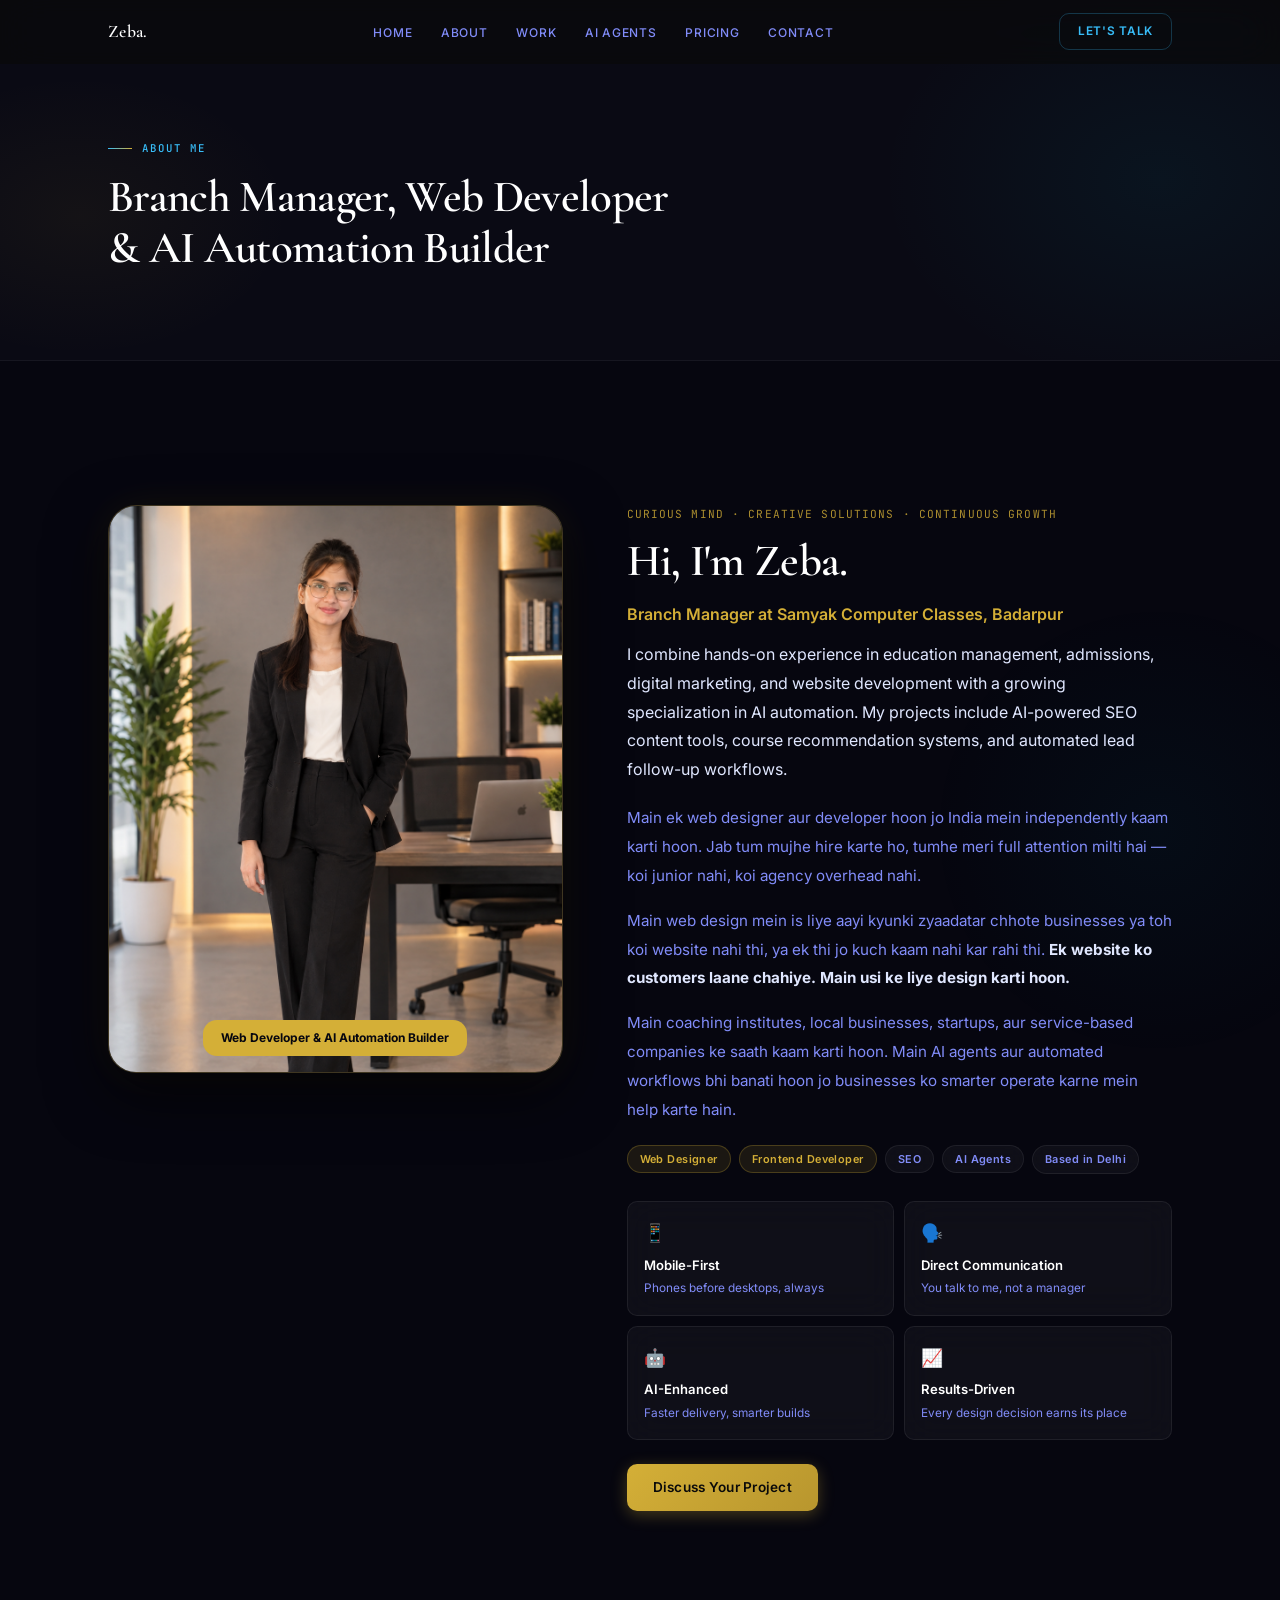
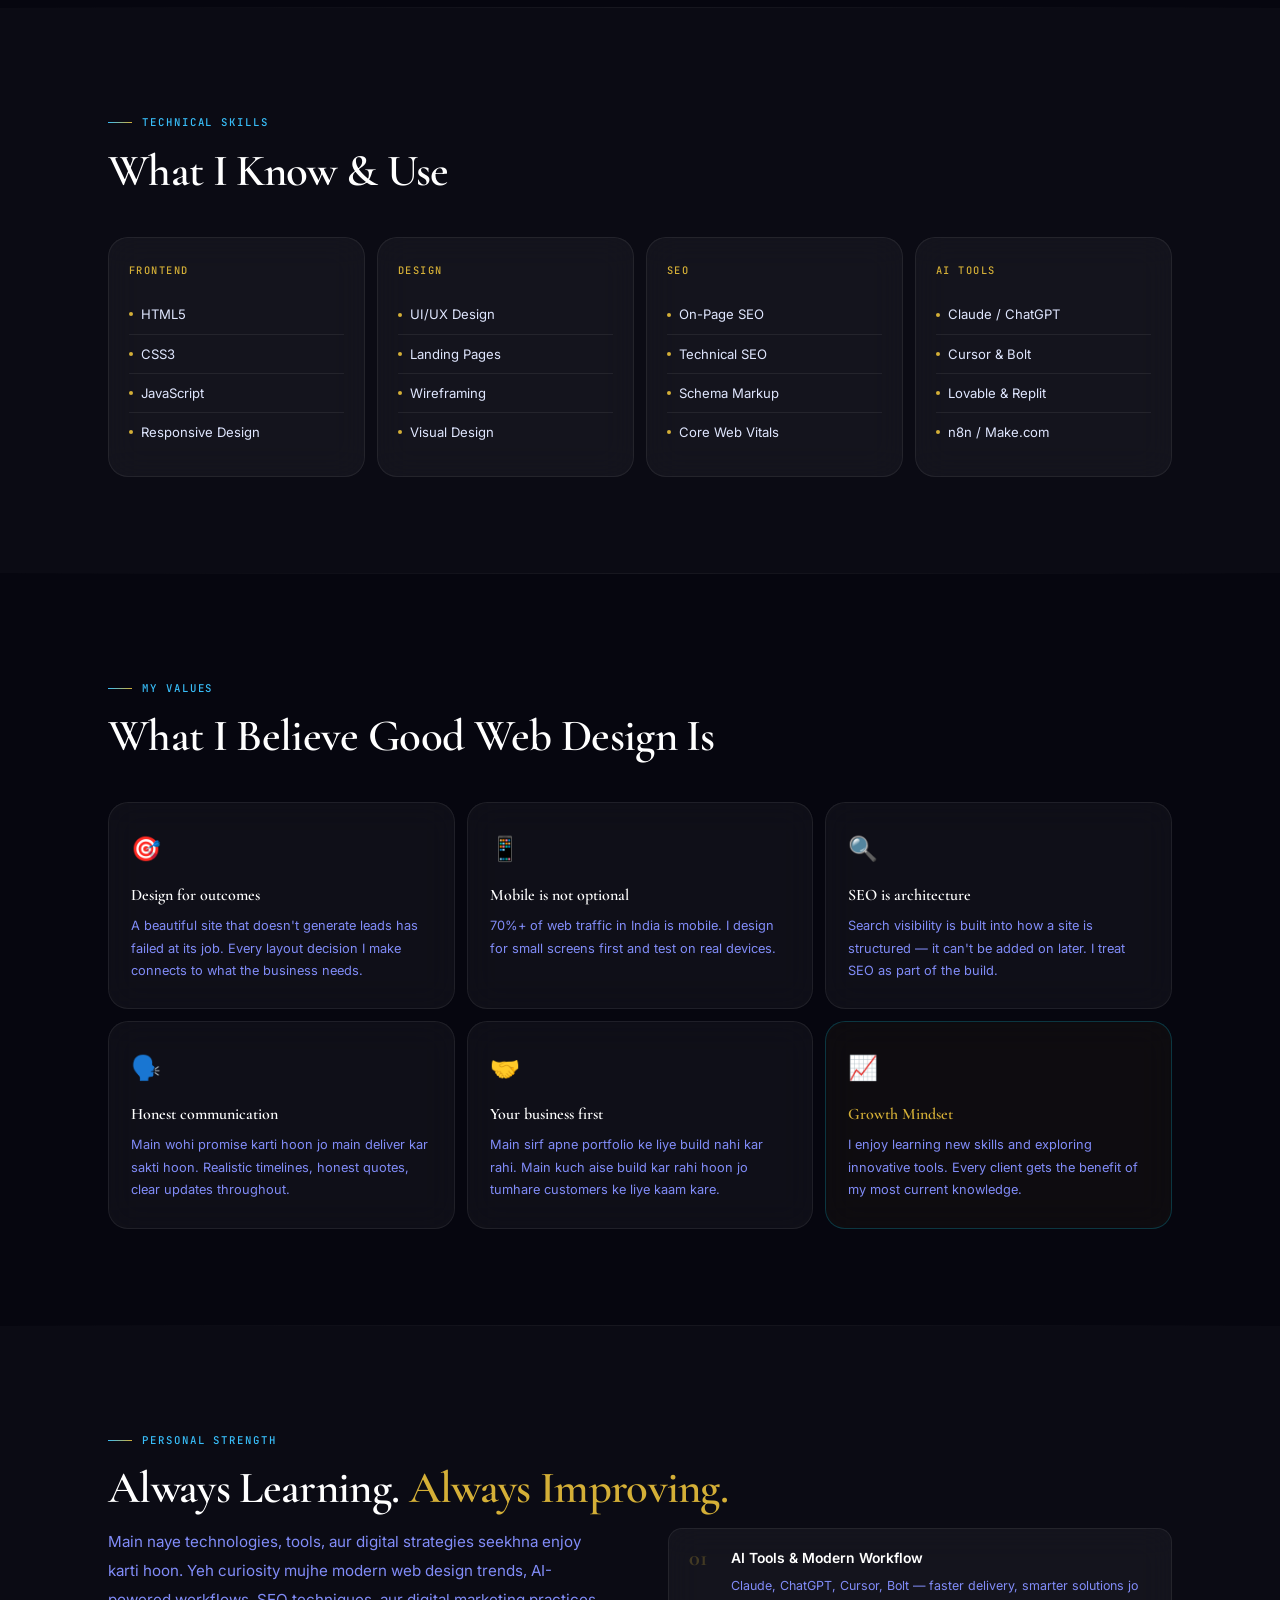
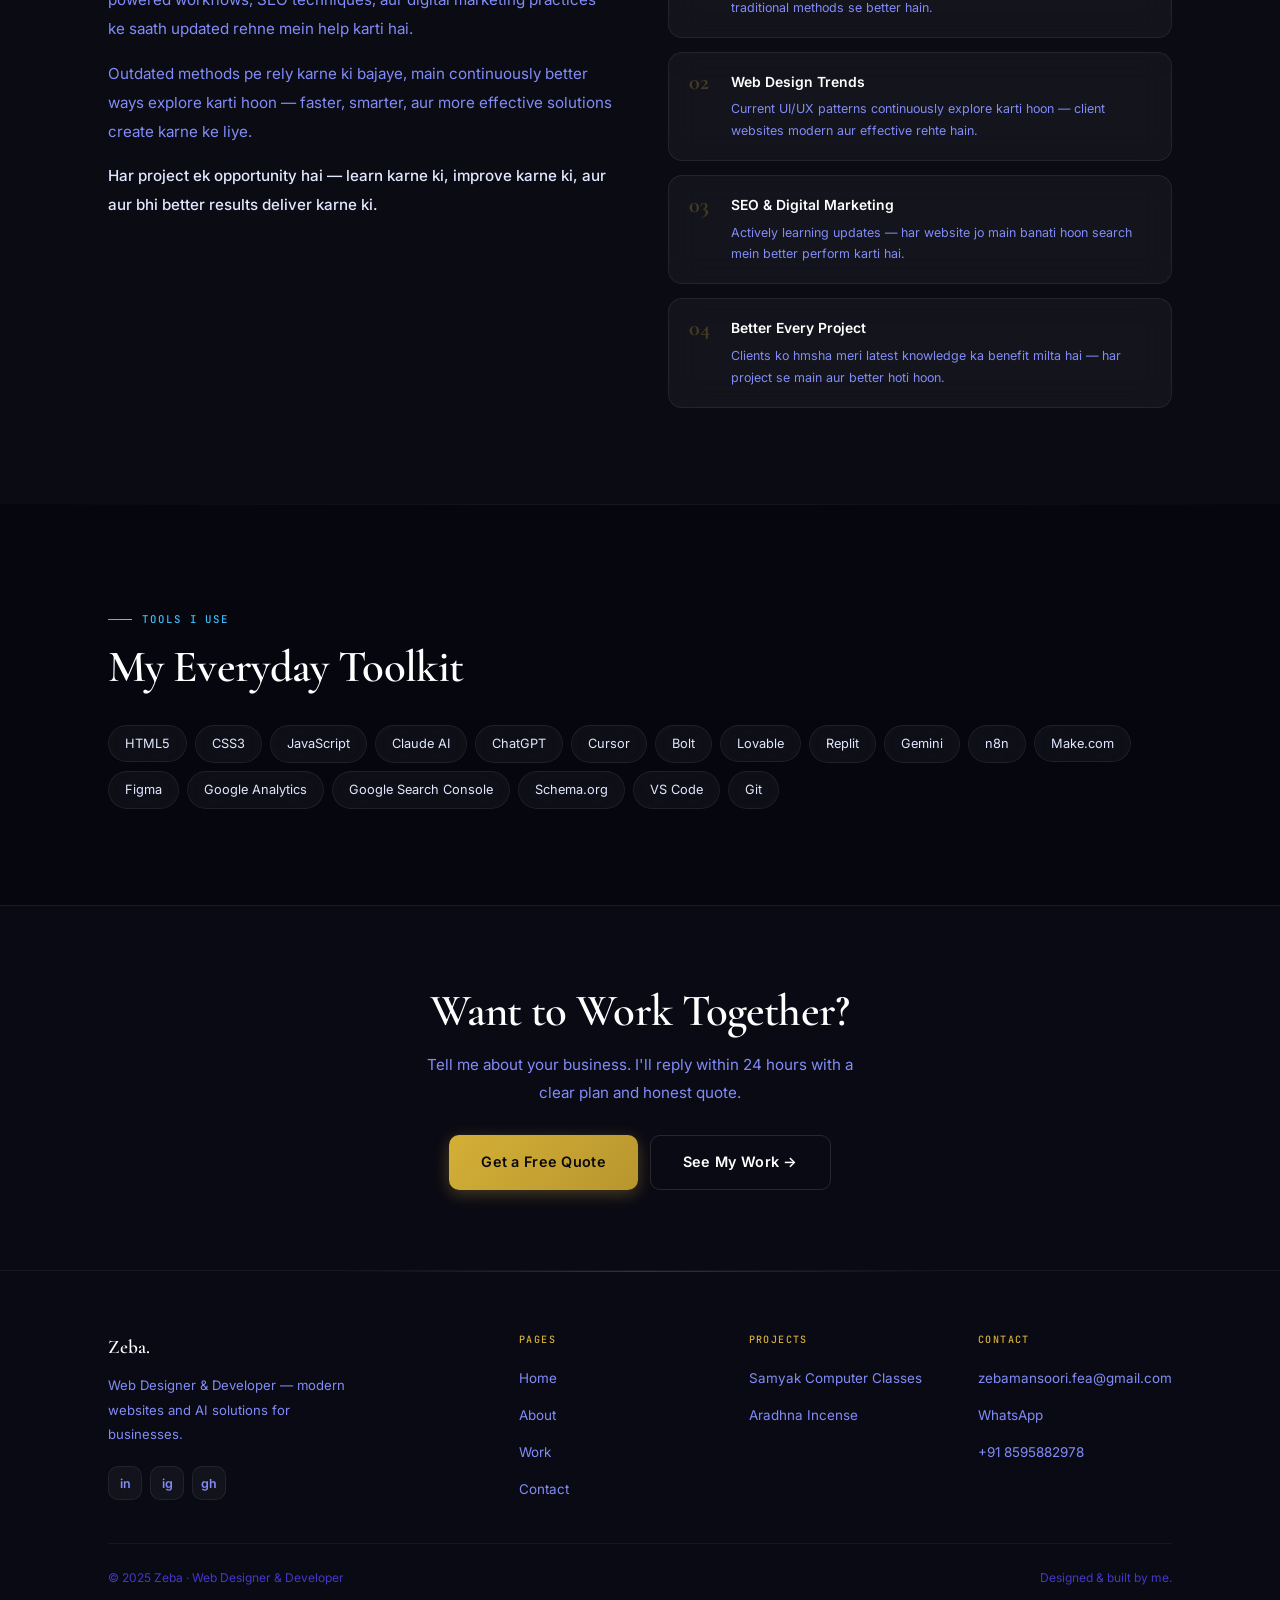
==== commit 95ddba04: "Update about.html" ====
--- a/about.html
+++ b/about.html
@@ -68,7 +68,7 @@
 
 <div class="page-top"><div class="wrap">
   <div class="eyebrow rev">About Me</div>
-  <h1 class="h2 rev" style="font-size:clamp(1.8rem,3.5vw,2.8rem)">A Freelancer Who Thinks About<br>Your Business, Not Just Your Website</h1>
+  <h1 class="h2 rev" style="font-size:clamp(1.8rem,3.5vw,2.8rem)"> Branch Manager, Web Developer<br>& AI Automation Builder</h1>
 </div></div>
 
 <section class="section"><div class="wrap">
@@ -76,12 +76,25 @@
     <div class="rev">
       <div class="about-photo">
         <img src="zeba-photo.jpg" alt="Zeba" onerror="this.style.display='none'">
-        <div class="about-photo-tag">Web Designer &amp; Developer</div>
+         <div class="about-photo-tag">Web Developer &amp; AI Automation Builder</div>
       </div>
     </div>
     <div class="rev d2">
       <div style="font-family:var(--fm);font-size:.7rem;letter-spacing:.1em;text-transform:uppercase;color:var(--gold);margin-bottom:12px;opacity:.8">Curious Mind · Creative Solutions · Continuous Growth</div>
       <h2 class="h2">Hi, I'm Zeba.</h2>
+      
+<p style="color:var(--gold);font-weight:600;margin:12px 0;">
+  Branch Manager at Samyak Computer Classes, Badarpur
+</p>
+<p style="line-height:1.8;margin-bottom:20px;">
+  I combine hands-on experience in education management,
+  admissions, digital marketing, and website development
+  with a growing specialization in AI automation.
+  My projects include AI-powered SEO content tools,
+  course recommendation systems, and automated
+  lead follow-up workflows.
+</p>
+
       <div class="about-text">
         <p>Main ek web designer aur developer hoon jo India mein independently kaam karti hoon. Jab tum mujhe hire karte ho, tumhe meri full attention milti hai — koi junior nahi, koi agency overhead nahi.</p>
         <p>Main web design mein is liye aayi kyunki zyaadatar chhote businesses ya toh koi website nahi thi, ya ek thi jo kuch kaam nahi kar rahi thi. <strong>Ek website ko customers laane chahiye. Main usi ke liye design karti hoon.</strong></p>
--- a/style.css
+++ b/style.css
@@ -72,13 +72,19 @@
 
 /* ── RESET ────────────────────────────────── */
 *, *::before, *::after { box-sizing: border-box; margin: 0; padding: 0; }
-html { scroll-behavior: smooth; -webkit-text-size-adjust: 100%; }
+html {
+  scroll-behavior: smooth;
+  -webkit-text-size-adjust: 100%;
+  overflow-x: hidden;
+  max-width: 100vw;
+}
 body {
   font-family: var(--fb);
   background: var(--navy);
   color: var(--t2);
   line-height: 1.7;
   overflow-x: hidden;
+  max-width: 100vw;
   -webkit-font-smoothing: antialiased;
 }
 img { max-width: 100%; display: block; }
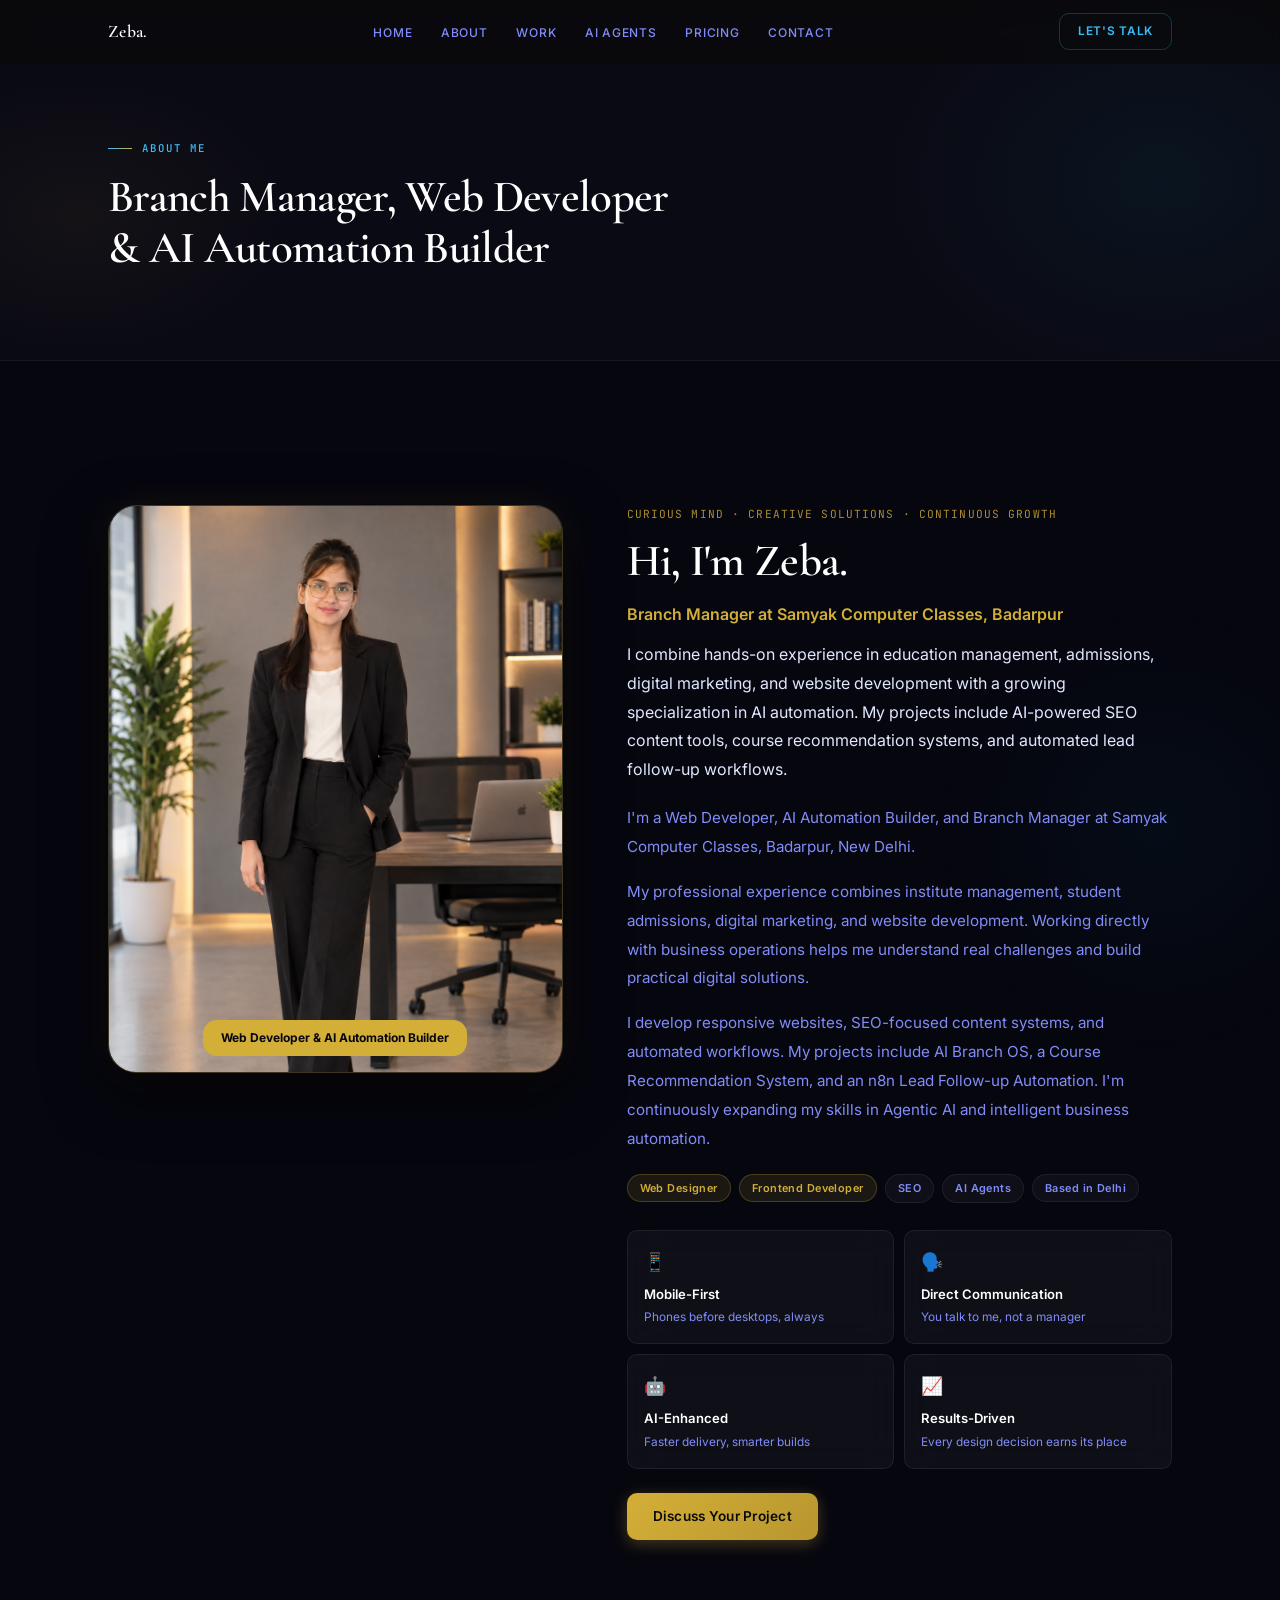
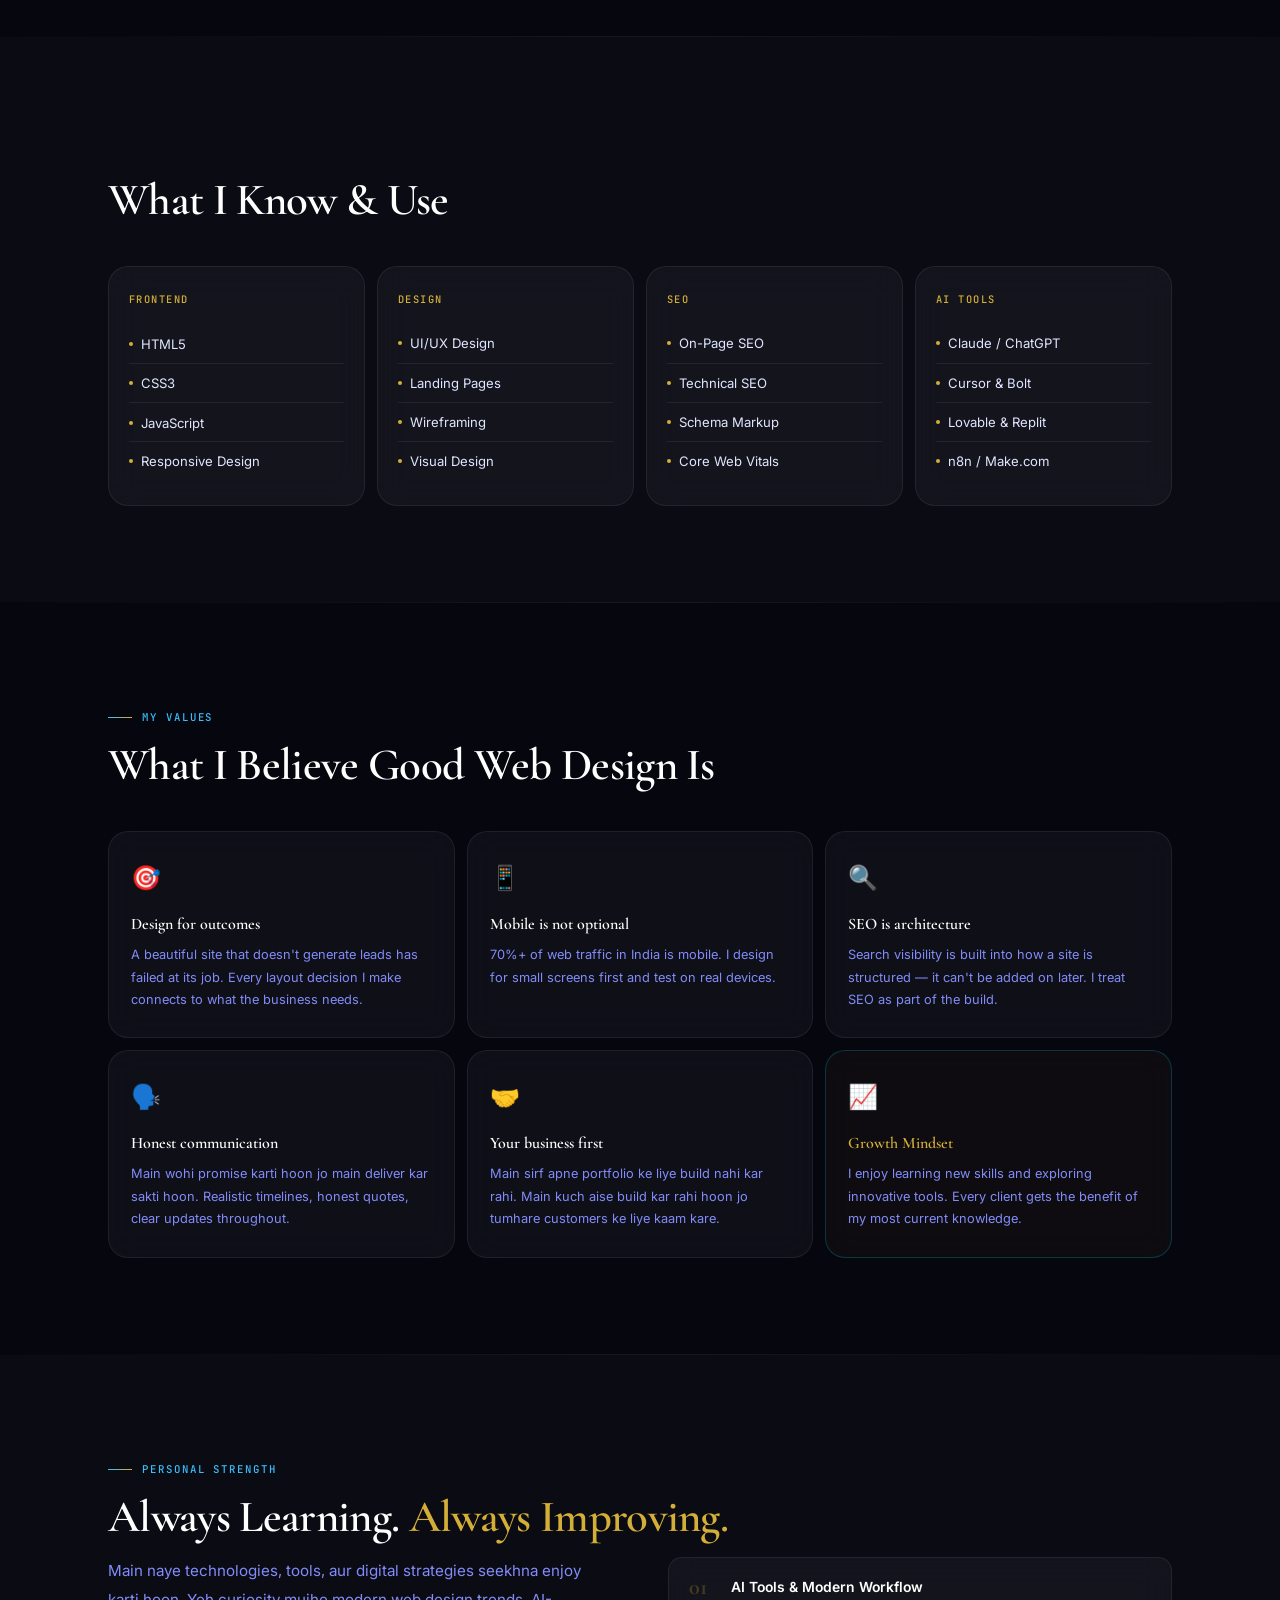
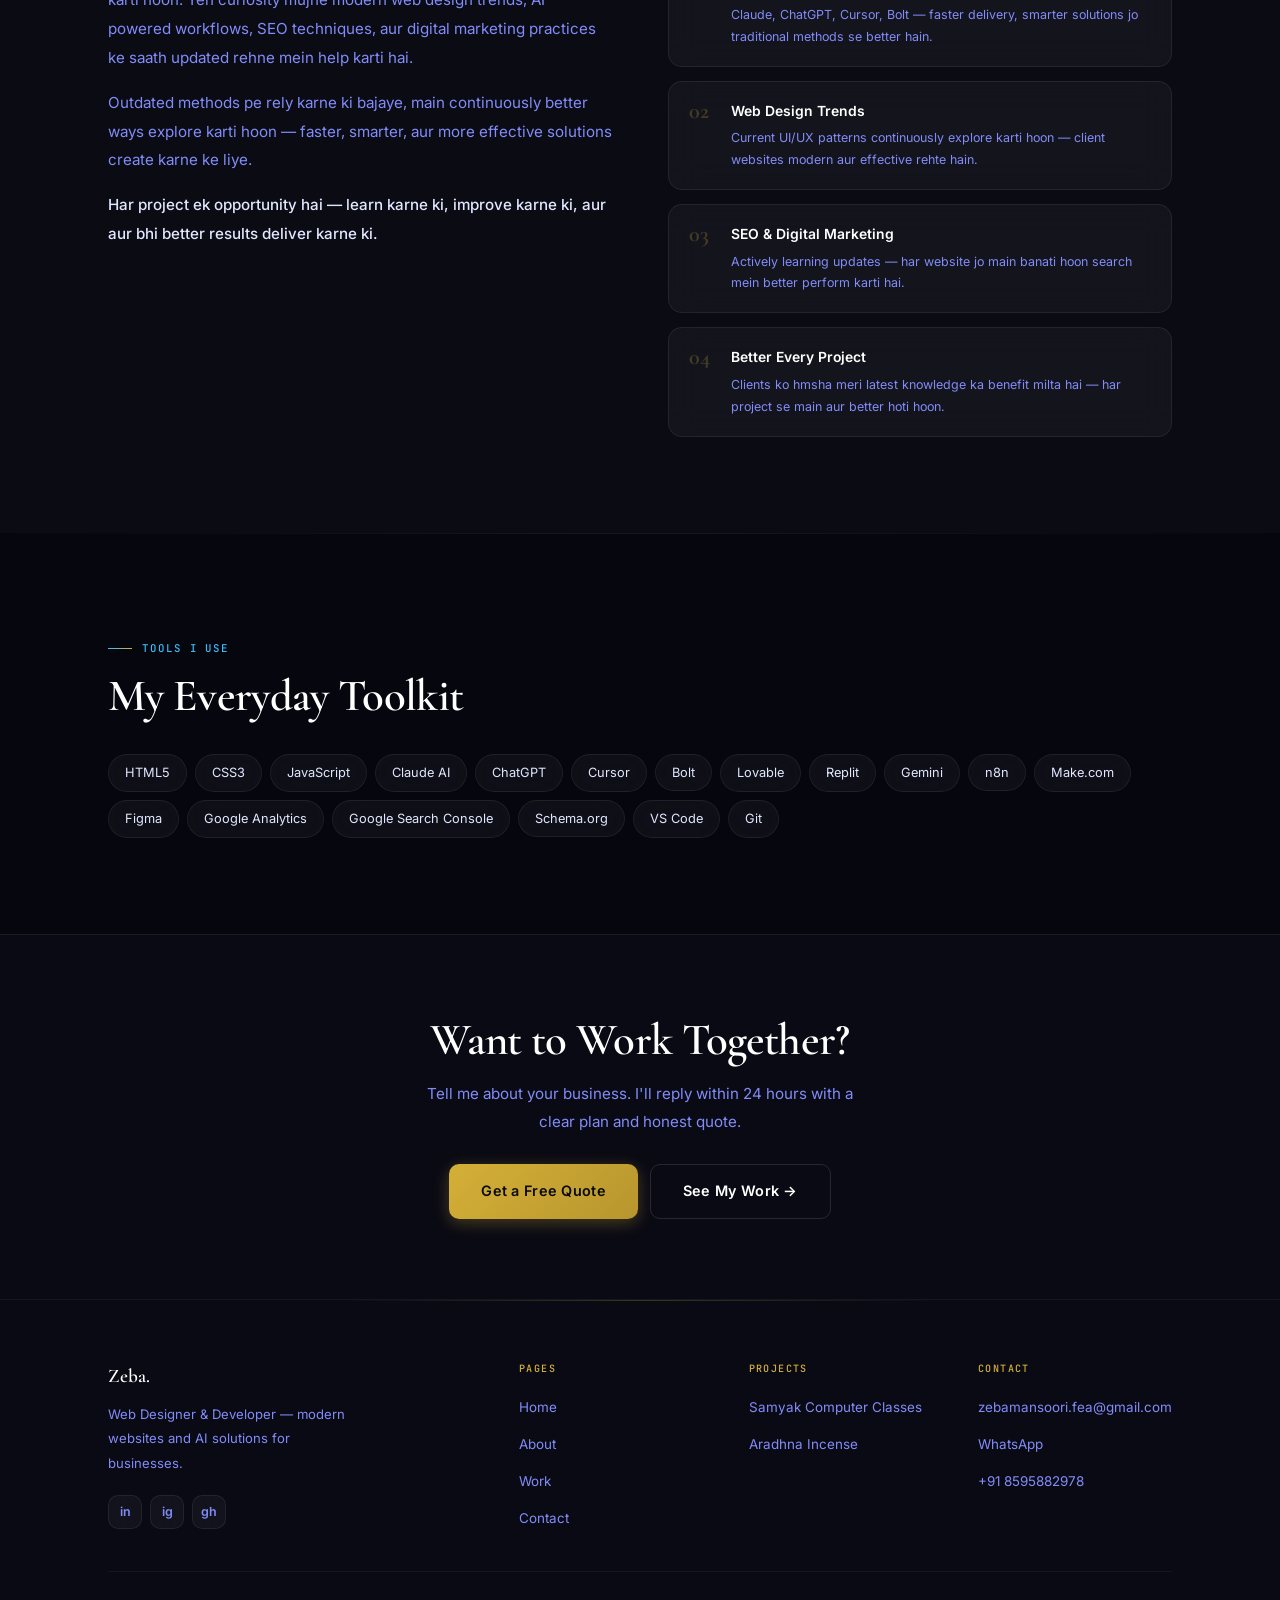
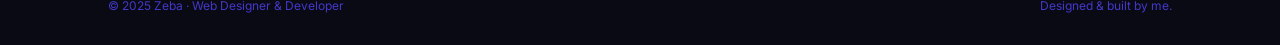
==== commit 83b67878: "Update about.html" ====
--- a/about.html
+++ b/about.html
@@ -96,9 +96,31 @@
 </p>
 
       <div class="about-text">
-        <p>Main ek web designer aur developer hoon jo India mein independently kaam karti hoon. Jab tum mujhe hire karte ho, tumhe meri full attention milti hai — koi junior nahi, koi agency overhead nahi.</p>
-        <p>Main web design mein is liye aayi kyunki zyaadatar chhote businesses ya toh koi website nahi thi, ya ek thi jo kuch kaam nahi kar rahi thi. <strong>Ek website ko customers laane chahiye. Main usi ke liye design karti hoon.</strong></p>
-        <p>Main coaching institutes, local businesses, startups, aur service-based companies ke saath kaam karti hoon. Main AI agents aur automated workflows bhi banati hoon jo businesses ko smarter operate karne mein help karte hain.</p>
+        
+<div class="about-text">
+  <p>
+    I'm a Web Developer, AI Automation Builder, and
+    Branch Manager at Samyak Computer Classes,
+    Badarpur, New Delhi.
+  </p>
+
+  <p>
+    My professional experience combines institute
+    management, student admissions, digital marketing,
+    and website development. Working directly with
+    business operations helps me understand real
+    challenges and build practical digital solutions.
+  </p>
+
+  <p>
+    I develop responsive websites, SEO-focused content
+    systems, and automated workflows. My projects
+    include AI Branch OS, a Course Recommendation
+    System, and an n8n Lead Follow-up Automation.
+    I'm continuously expanding my skills in Agentic AI
+    and intelligent business automation.
+  </p>
+</div>
       </div>
       <div class="creds">
         <span class="tag tag-gold">Web Designer</span><span class="tag tag-gold">Frontend Developer</span>
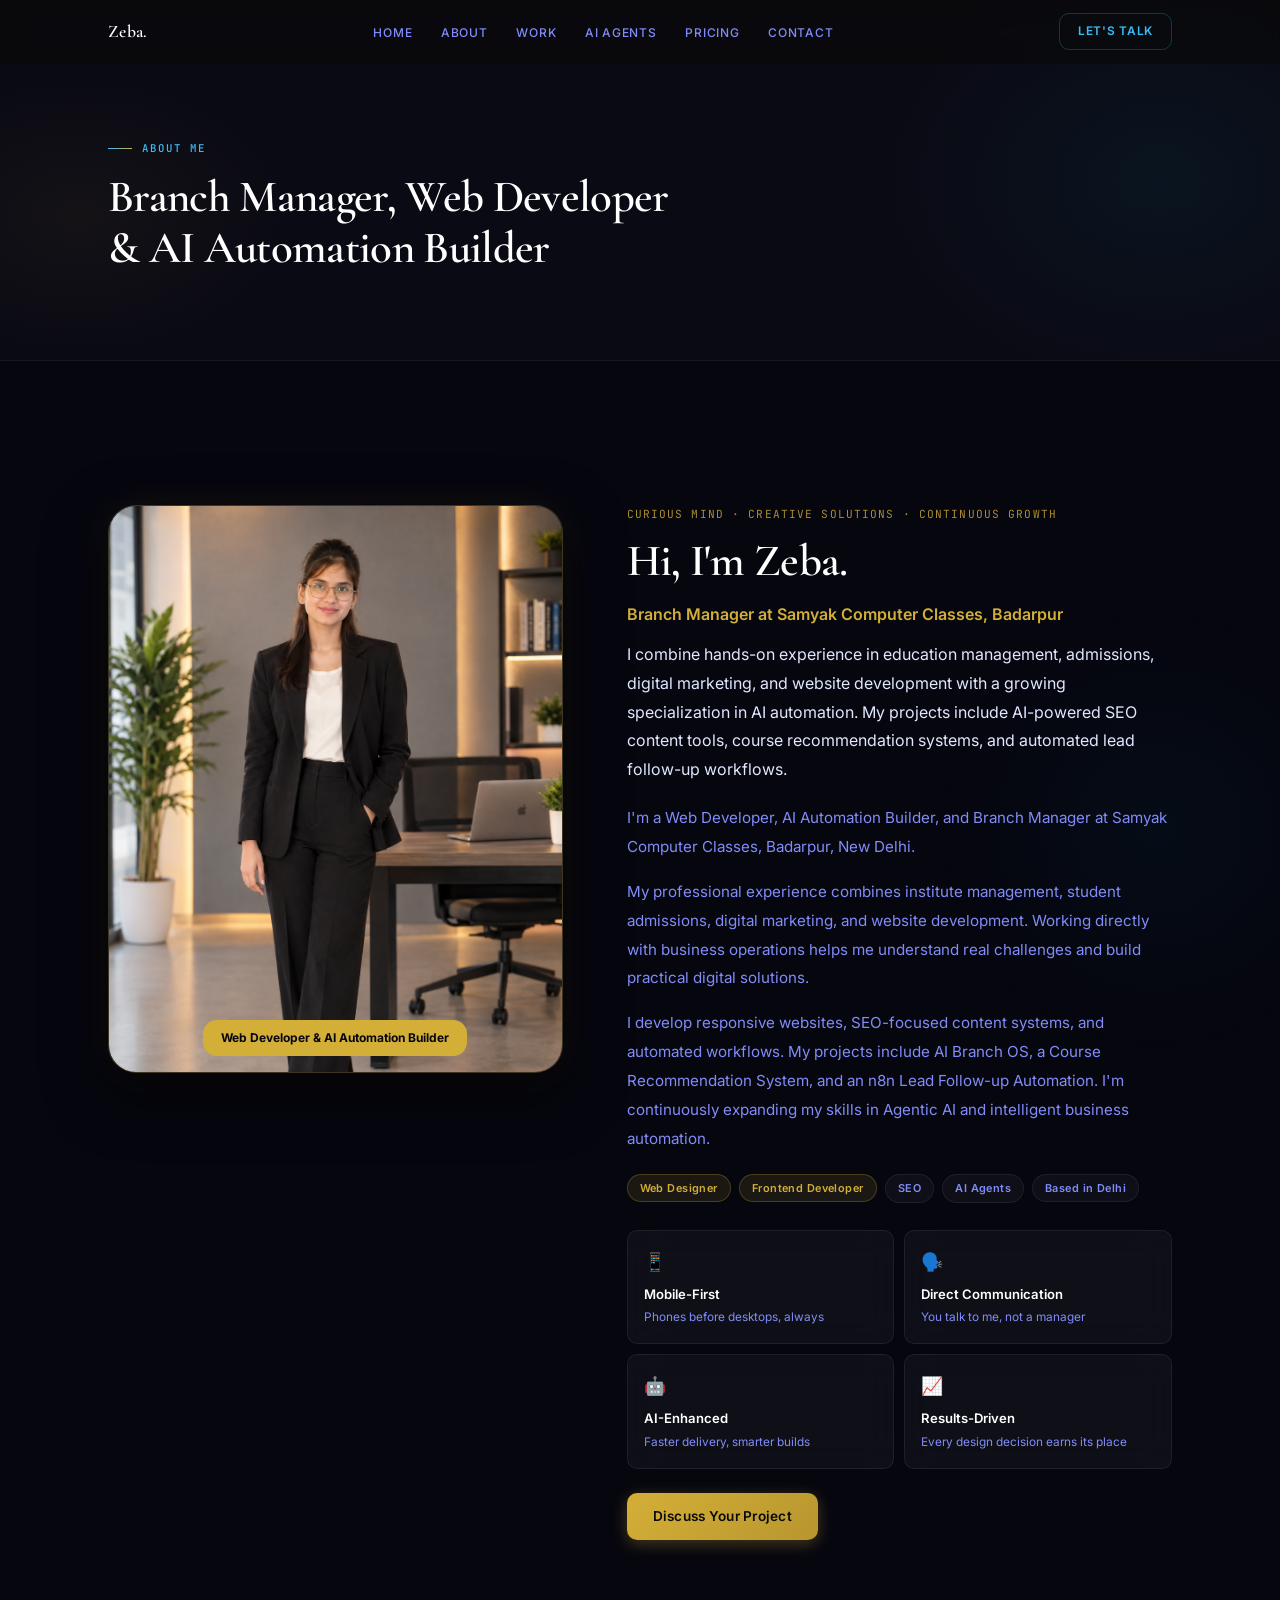
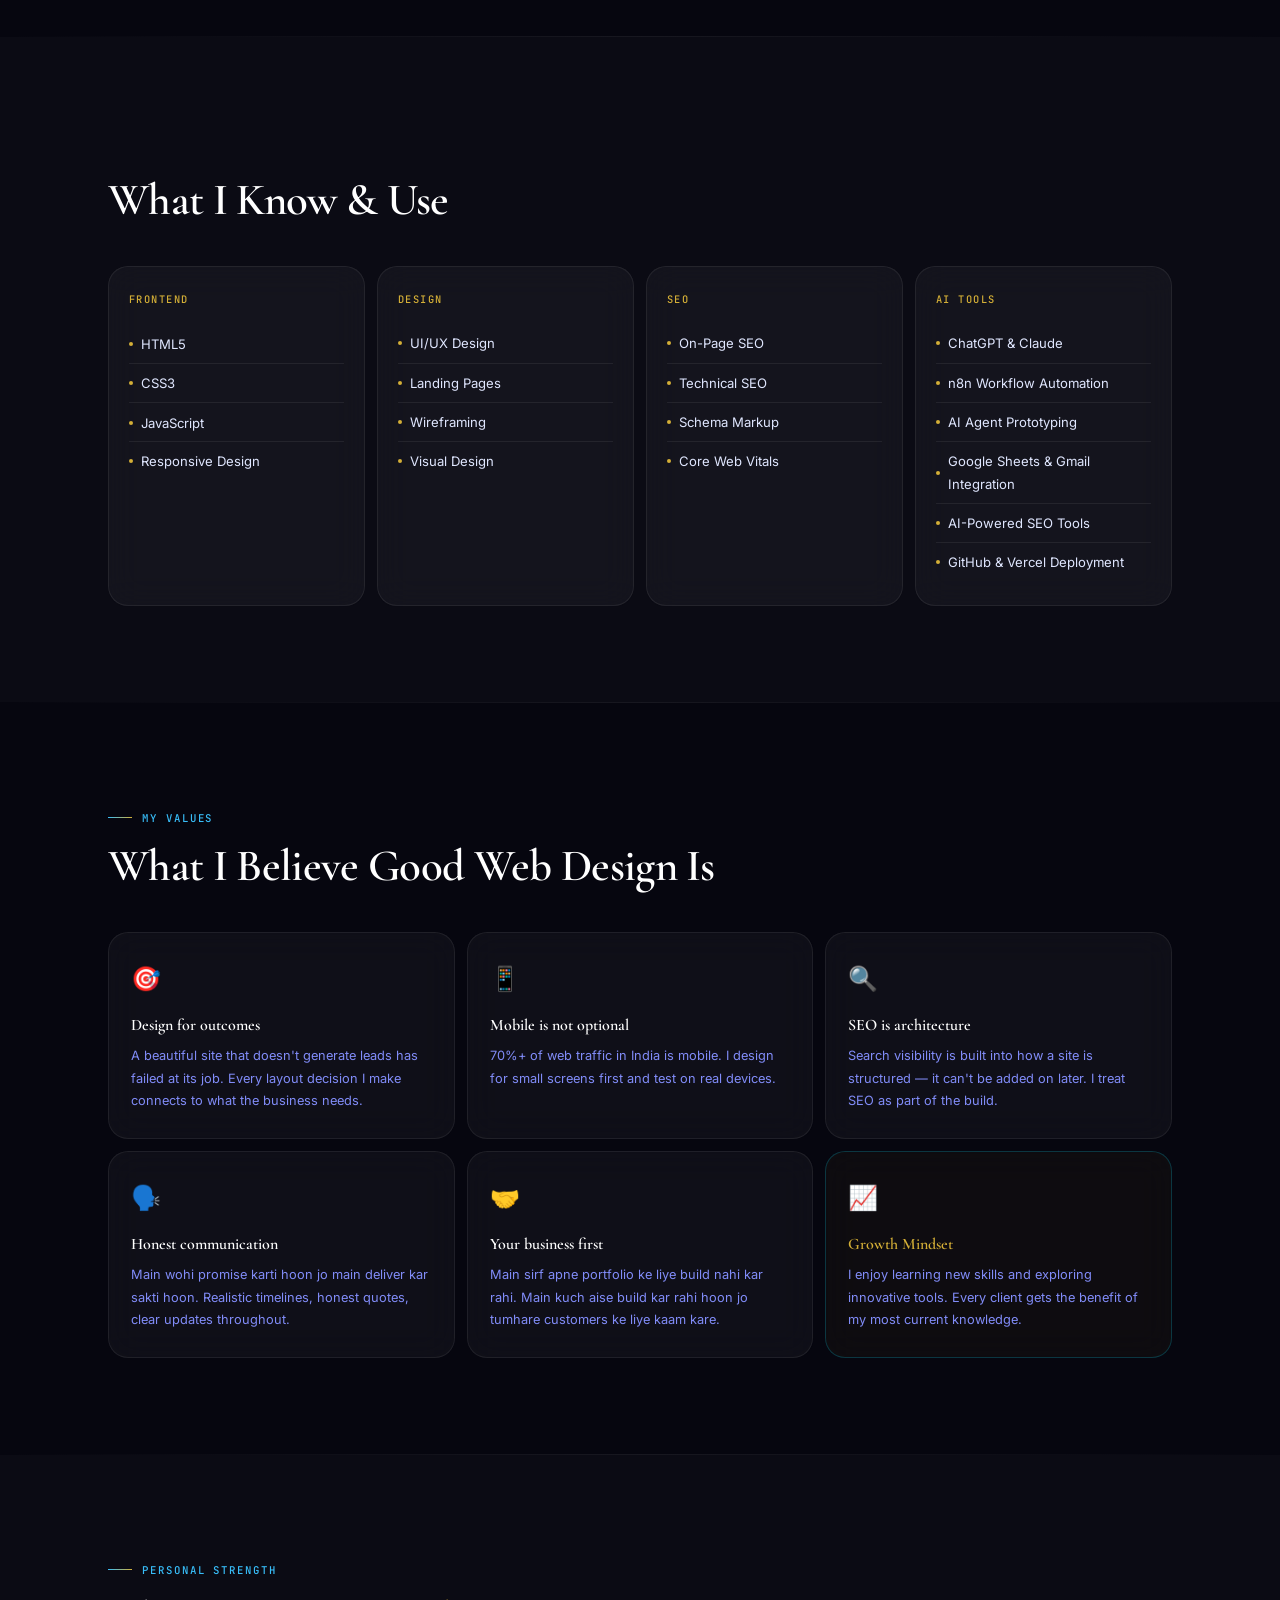
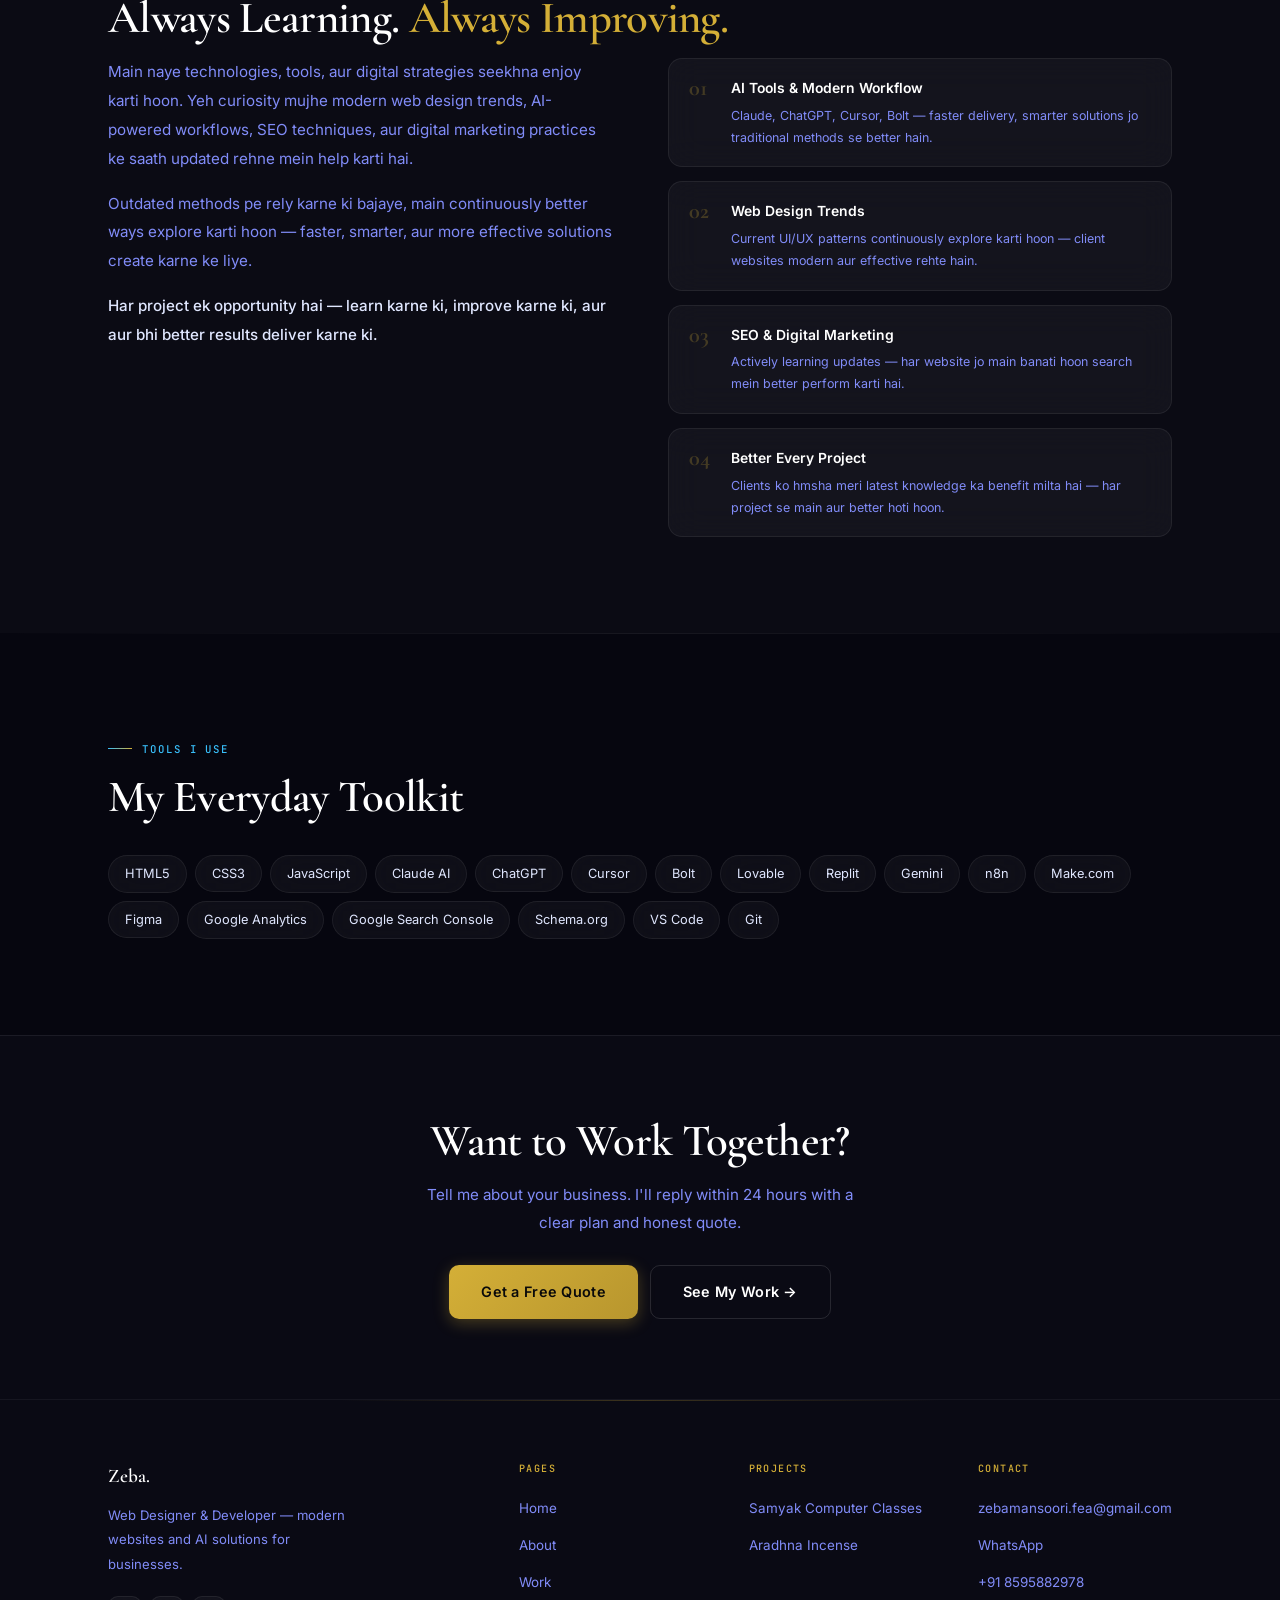
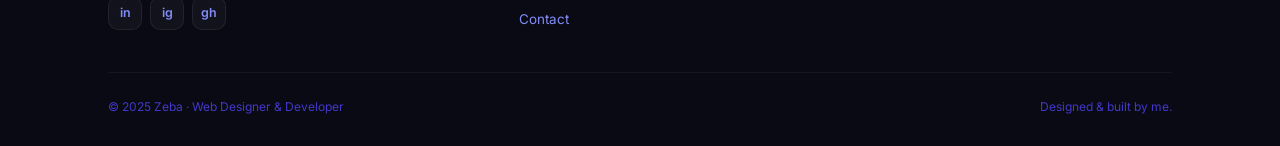
==== commit ec7d972a: "Update AI Tools section in about.html" ====
--- a/about.html
+++ b/about.html
@@ -162,10 +162,13 @@
       <div class="sc-item"><span class="sc-dot"></span>Core Web Vitals</div>
     </div>
     <div class="skill-cat rev d3"><div class="sc-label">AI Tools</div>
-      <div class="sc-item"><span class="sc-dot"></span>Claude / ChatGPT</div>
-      <div class="sc-item"><span class="sc-dot"></span>Cursor &amp; Bolt</div>
-      <div class="sc-item"><span class="sc-dot"></span>Lovable &amp; Replit</div>
-      <div class="sc-item"><span class="sc-dot"></span>n8n / Make.com</div>
+      
+<div class="sc-item"><span class="sc-dot"></span>ChatGPT &amp; Claude</div>
+<div class="sc-item"><span class="sc-dot"></span>n8n Workflow Automation</div>
+<div class="sc-item"><span class="sc-dot"></span>AI Agent Prototyping</div>
+<div class="sc-item"><span class="sc-dot"></span>Google Sheets &amp; Gmail Integration</div>
+<div class="sc-item"><span class="sc-dot"></span>AI-Powered SEO Tools</div>
+<div class="sc-item"><span class="sc-dot"></span>GitHub &amp; Vercel Deployment</div>
     </div>
   </div>
 </div></section>
